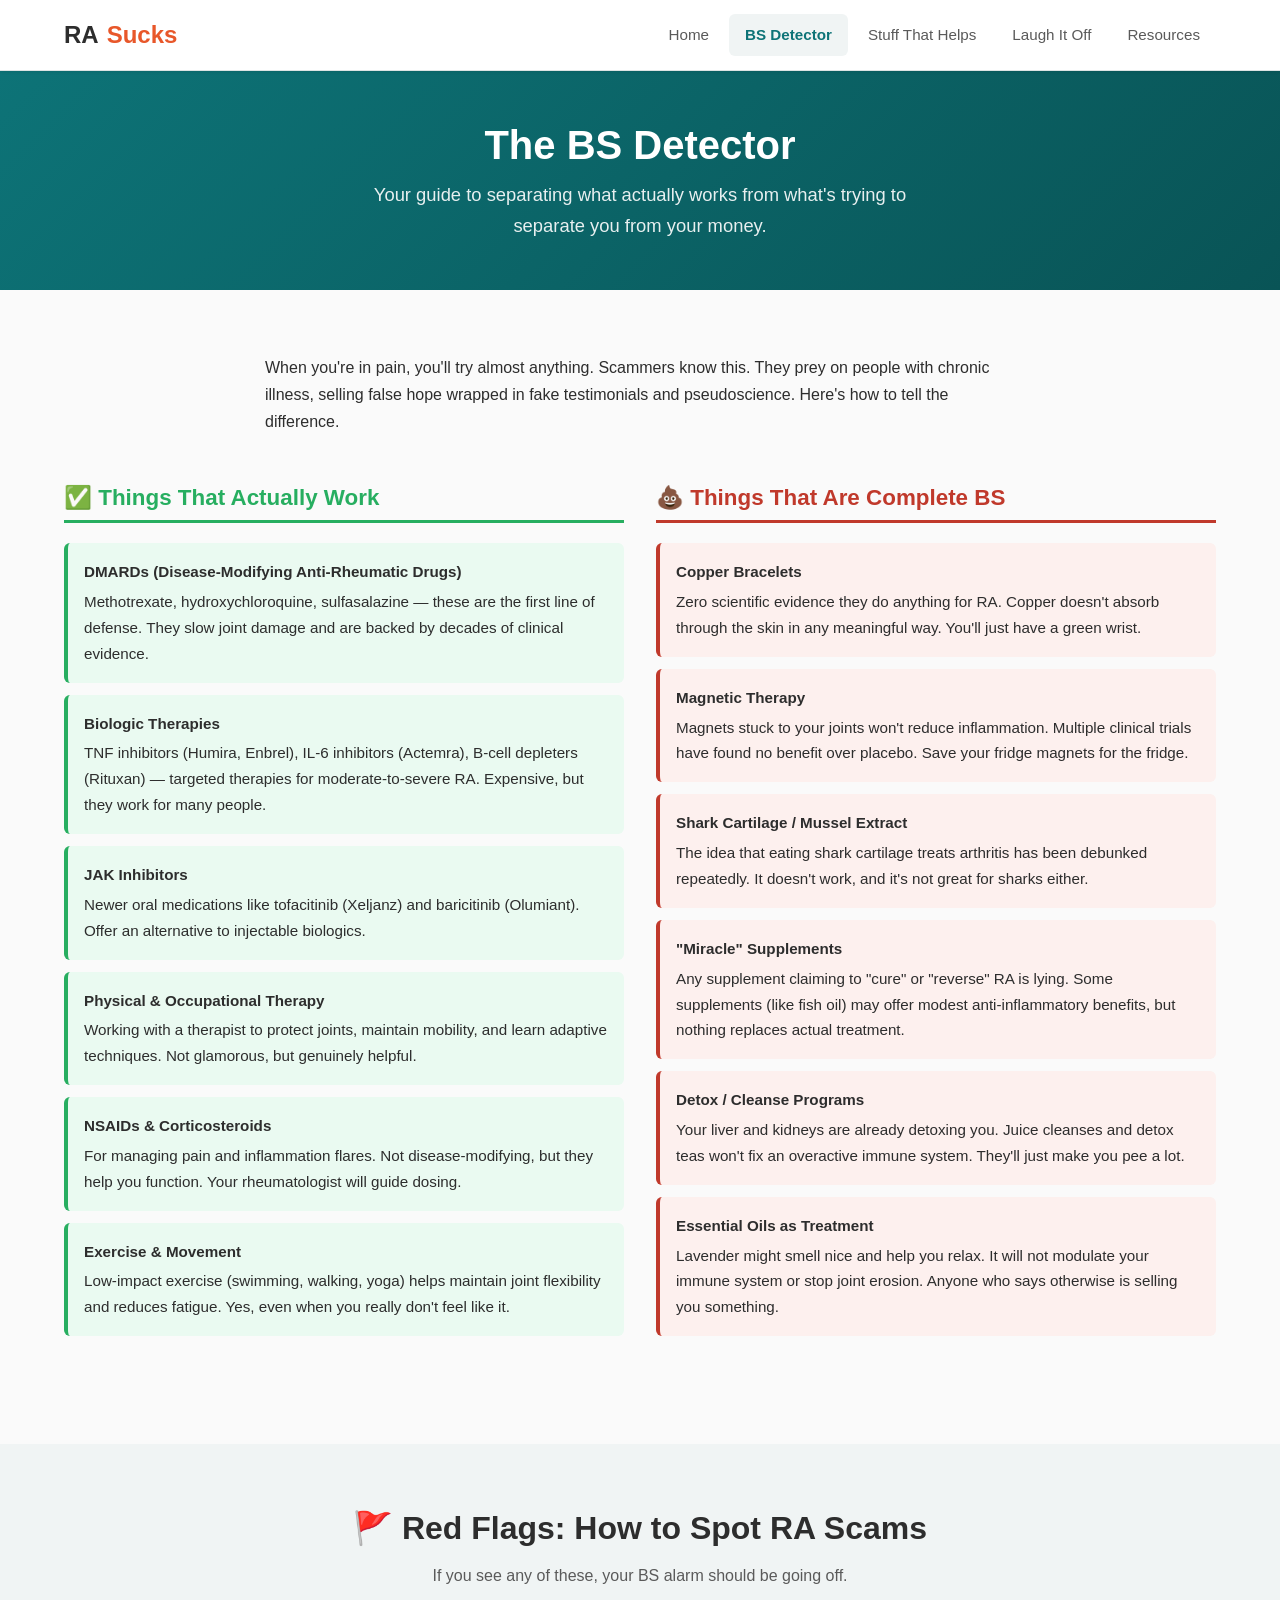
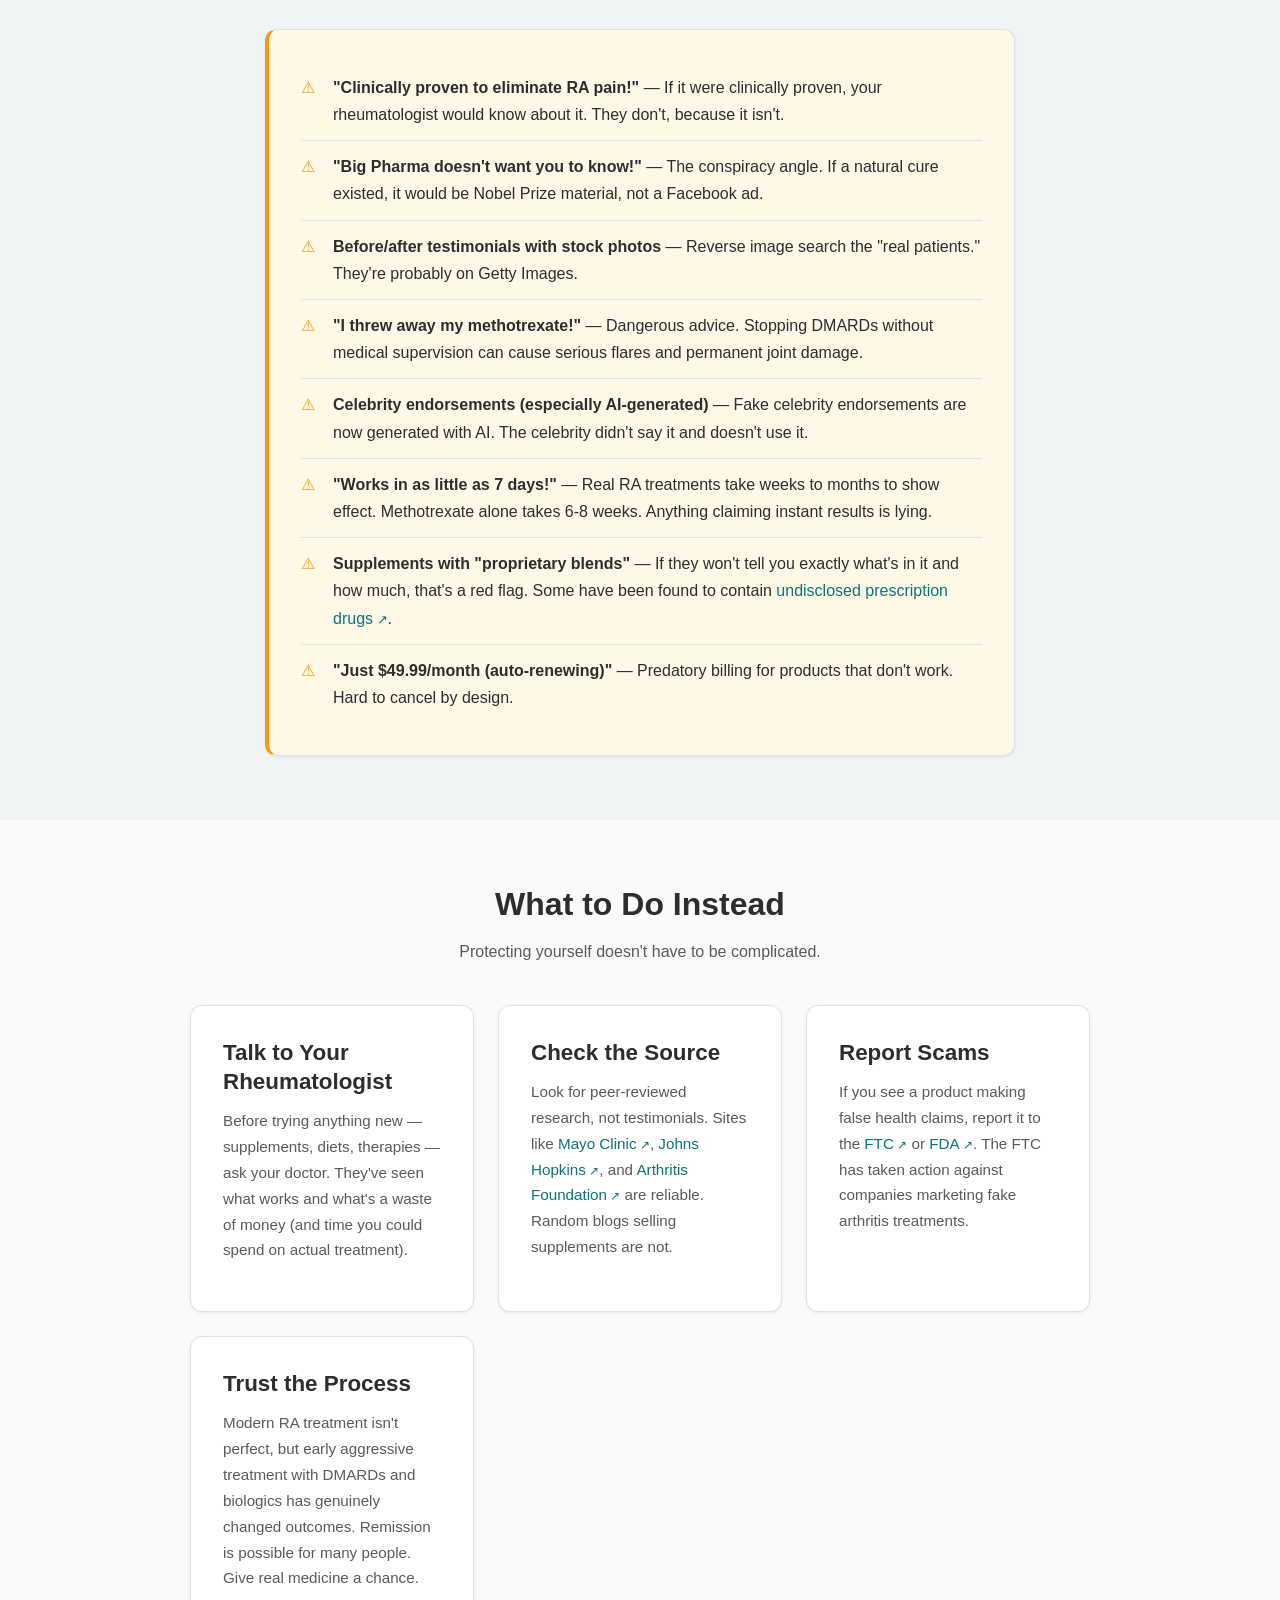
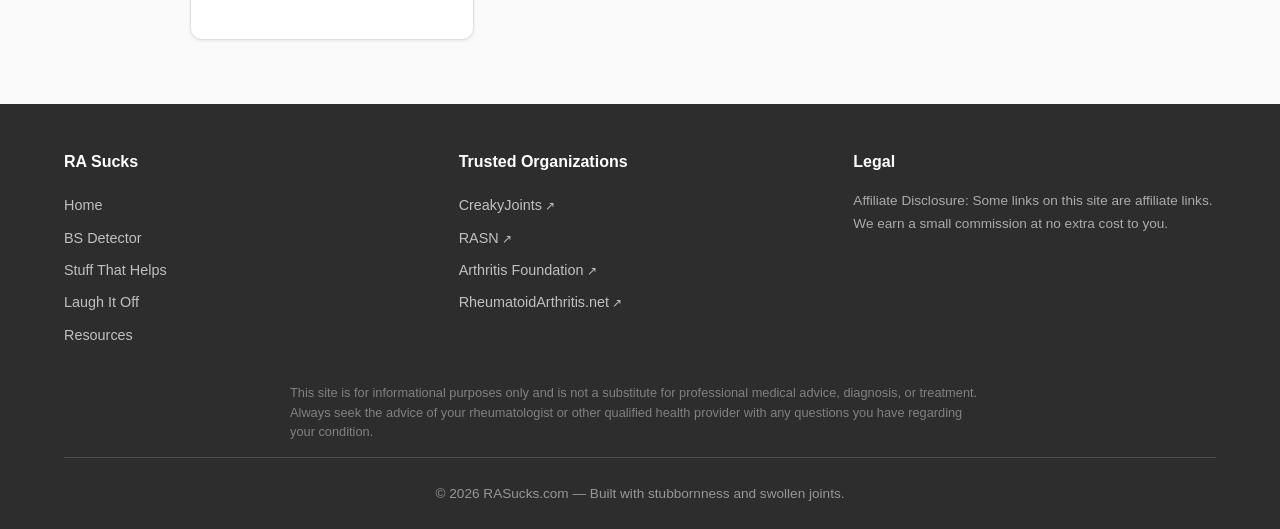
==== bs-detector.html @ 94b0eafb "Initial site build: RA Sucks - Rheumatoid Arthritis resources, BS detector, products, humor, and vet" ====
<!DOCTYPE html>
<html lang="en">
<head>
  <meta charset="UTF-8">
  <meta name="viewport" content="width=device-width, initial-scale=1.0">
  <title>BS Detector - RA Sucks</title>
  <meta name="description" content="Cut through the snake oil. Learn which RA treatments are backed by evidence and which ones are complete BS.">
  <link rel="stylesheet" href="css/style.css">
</head>
<body>

  <!-- Navigation -->
  <nav class="nav">
    <div class="nav-inner">
      <a href="index.html" class="nav-brand">RA <span>Sucks</span></a>
      <div class="nav-links">
        <a href="index.html">Home</a>
        <a href="bs-detector.html" class="active">BS Detector</a>
        <a href="products.html">Stuff That Helps</a>
        <a href="humor.html">Laugh It Off</a>
        <a href="resources.html">Resources</a>
      </div>
      <button class="nav-toggle" aria-label="Toggle navigation">
        <span></span>
        <span></span>
        <span></span>
      </button>
    </div>
  </nav>

  <!-- Page Hero -->
  <section class="page-hero">
    <div class="container">
      <h1>The BS Detector</h1>
      <p>Your guide to separating what actually works from what's trying to separate you from your money.</p>
    </div>
  </section>

  <!-- Intro -->
  <section class="section">
    <div class="container">
      <div style="max-width: 750px; margin: 0 auto 3rem;">
        <p>When you're in pain, you'll try almost anything. Scammers know this. They prey on people with chronic illness, selling false hope wrapped in fake testimonials and pseudoscience. Here's how to tell the difference.</p>
      </div>

      <!-- Comparison -->
      <div class="comparison">
        <div class="comparison-col legit">
          <h3>&#x2705; Things That Actually Work</h3>

          <div class="comparison-item legit-card">
            <strong>DMARDs (Disease-Modifying Anti-Rheumatic Drugs)</strong>
            Methotrexate, hydroxychloroquine, sulfasalazine &mdash; these are the first line of defense. They slow joint damage and are backed by decades of clinical evidence.
          </div>

          <div class="comparison-item legit-card">
            <strong>Biologic Therapies</strong>
            TNF inhibitors (Humira, Enbrel), IL-6 inhibitors (Actemra), B-cell depleters (Rituxan) &mdash; targeted therapies for moderate-to-severe RA. Expensive, but they work for many people.
          </div>

          <div class="comparison-item legit-card">
            <strong>JAK Inhibitors</strong>
            Newer oral medications like tofacitinib (Xeljanz) and baricitinib (Olumiant). Offer an alternative to injectable biologics.
          </div>

          <div class="comparison-item legit-card">
            <strong>Physical & Occupational Therapy</strong>
            Working with a therapist to protect joints, maintain mobility, and learn adaptive techniques. Not glamorous, but genuinely helpful.
          </div>

          <div class="comparison-item legit-card">
            <strong>NSAIDs & Corticosteroids</strong>
            For managing pain and inflammation flares. Not disease-modifying, but they help you function. Your rheumatologist will guide dosing.
          </div>

          <div class="comparison-item legit-card">
            <strong>Exercise & Movement</strong>
            Low-impact exercise (swimming, walking, yoga) helps maintain joint flexibility and reduces fatigue. Yes, even when you really don't feel like it.
          </div>
        </div>

        <div class="comparison-col bs">
          <h3>&#x1F4A9; Things That Are Complete BS</h3>

          <div class="comparison-item bs-card">
            <strong>Copper Bracelets</strong>
            Zero scientific evidence they do anything for RA. Copper doesn't absorb through the skin in any meaningful way. You'll just have a green wrist.
          </div>

          <div class="comparison-item bs-card">
            <strong>Magnetic Therapy</strong>
            Magnets stuck to your joints won't reduce inflammation. Multiple clinical trials have found no benefit over placebo. Save your fridge magnets for the fridge.
          </div>

          <div class="comparison-item bs-card">
            <strong>Shark Cartilage / Mussel Extract</strong>
            The idea that eating shark cartilage treats arthritis has been debunked repeatedly. It doesn't work, and it's not great for sharks either.
          </div>

          <div class="comparison-item bs-card">
            <strong>"Miracle" Supplements</strong>
            Any supplement claiming to "cure" or "reverse" RA is lying. Some supplements (like fish oil) may offer modest anti-inflammatory benefits, but nothing replaces actual treatment.
          </div>

          <div class="comparison-item bs-card">
            <strong>Detox / Cleanse Programs</strong>
            Your liver and kidneys are already detoxing you. Juice cleanses and detox teas won't fix an overactive immune system. They'll just make you pee a lot.
          </div>

          <div class="comparison-item bs-card">
            <strong>Essential Oils as Treatment</strong>
            Lavender might smell nice and help you relax. It will not modulate your immune system or stop joint erosion. Anyone who says otherwise is selling you something.
          </div>
        </div>
      </div>
    </div>
  </section>

  <!-- Red Flags -->
  <section class="section section-alt">
    <div class="container">
      <div class="section-header">
        <h2>&#x1F6A9; Red Flags: How to Spot RA Scams</h2>
        <p>If you see any of these, your BS alarm should be going off.</p>
      </div>

      <div style="max-width: 750px; margin: 0 auto;">
        <div class="card warning-card" style="padding: 2rem;">
          <ul class="red-flag-list">
            <li><strong>"Clinically proven to eliminate RA pain!"</strong> &mdash; If it were clinically proven, your rheumatologist would know about it. They don't, because it isn't.</li>
            <li><strong>"Big Pharma doesn't want you to know!"</strong> &mdash; The conspiracy angle. If a natural cure existed, it would be Nobel Prize material, not a Facebook ad.</li>
            <li><strong>Before/after testimonials with stock photos</strong> &mdash; Reverse image search the "real patients." They're probably on Getty Images.</li>
            <li><strong>"I threw away my methotrexate!"</strong> &mdash; Dangerous advice. Stopping DMARDs without medical supervision can cause serious flares and permanent joint damage.</li>
            <li><strong>Celebrity endorsements (especially AI-generated)</strong> &mdash; Fake celebrity endorsements are now generated with AI. The celebrity didn't say it and doesn't use it.</li>
            <li><strong>"Works in as little as 7 days!"</strong> &mdash; Real RA treatments take weeks to months to show effect. Methotrexate alone takes 6-8 weeks. Anything claiming instant results is lying.</li>
            <li><strong>Supplements with "proprietary blends"</strong> &mdash; If they won't tell you exactly what's in it and how much, that's a red flag. Some have been found to contain <a href="https://www.fda.gov/consumers/consumer-updates/tainted-products-marketed-health-products" target="_blank" rel="noopener">undisclosed prescription drugs</a>.</li>
            <li><strong>"Just $49.99/month (auto-renewing)"</strong> &mdash; Predatory billing for products that don't work. Hard to cancel by design.</li>
          </ul>
        </div>
      </div>
    </div>
  </section>

  <!-- What to Do Instead -->
  <section class="section">
    <div class="container">
      <div class="section-header">
        <h2>What to Do Instead</h2>
        <p>Protecting yourself doesn't have to be complicated.</p>
      </div>

      <div class="card-grid" style="max-width: 900px; margin: 0 auto;">
        <div class="card">
          <h3>Talk to Your Rheumatologist</h3>
          <p>Before trying anything new &mdash; supplements, diets, therapies &mdash; ask your doctor. They've seen what works and what's a waste of money (and time you could spend on actual treatment).</p>
        </div>
        <div class="card">
          <h3>Check the Source</h3>
          <p>Look for peer-reviewed research, not testimonials. Sites like <a href="https://www.mayoclinic.org/" target="_blank" rel="noopener">Mayo Clinic</a>, <a href="https://www.hopkinsarthritis.org/" target="_blank" rel="noopener">Johns Hopkins</a>, and <a href="https://www.arthritis.org/" target="_blank" rel="noopener">Arthritis Foundation</a> are reliable. Random blogs selling supplements are not.</p>
        </div>
        <div class="card">
          <h3>Report Scams</h3>
          <p>If you see a product making false health claims, report it to the <a href="https://www.ftc.gov/about-ftc/contact" target="_blank" rel="noopener">FTC</a> or <a href="https://www.fda.gov/safety/report-problem-fda" target="_blank" rel="noopener">FDA</a>. The FTC has taken action against companies marketing fake arthritis treatments.</p>
        </div>
        <div class="card">
          <h3>Trust the Process</h3>
          <p>Modern RA treatment isn't perfect, but early aggressive treatment with DMARDs and biologics has genuinely changed outcomes. Remission is possible for many people. Give real medicine a chance.</p>
        </div>
      </div>
    </div>
  </section>

  <!-- Footer -->
  <footer class="footer">
    <div class="container">
      <div class="footer-grid">
        <div>
          <h4>RA Sucks</h4>
          <a href="index.html">Home</a>
          <a href="bs-detector.html">BS Detector</a>
          <a href="products.html">Stuff That Helps</a>
          <a href="humor.html">Laugh It Off</a>
          <a href="resources.html">Resources</a>
        </div>
        <div>
          <h4>Trusted Organizations</h4>
          <a href="https://creakyjoints.org/" target="_blank" rel="noopener">CreakyJoints</a>
          <a href="https://www.rheumatoidarthritis.org/" target="_blank" rel="noopener">RASN</a>
          <a href="https://www.arthritis.org/" target="_blank" rel="noopener">Arthritis Foundation</a>
          <a href="https://www.rheumatoidarthritis.net/" target="_blank" rel="noopener">RheumatoidArthritis.net</a>
        </div>
        <div>
          <h4>Legal</h4>
          <p style="font-size: 0.85rem; color: rgba(255,255,255,0.6);">Affiliate Disclosure: Some links on this site are affiliate links. We earn a small commission at no extra cost to you.</p>
        </div>
      </div>
      <div class="footer-disclaimer">
        This site is for informational purposes only and is not a substitute for professional medical advice, diagnosis, or treatment. Always seek the advice of your rheumatologist or other qualified health provider with any questions you have regarding your condition.
      </div>
      <div class="footer-bottom">
        &copy; 2026 RASucks.com &mdash; Built with stubbornness and swollen joints.
      </div>
    </div>
  </footer>

  <script src="js/main.js"></script>
</body>
</html>
---- css/style.css ----
/* ========================================
   RASucks.com - Main Stylesheet
   ======================================== */

/* --- CSS Custom Properties --- */
:root {
  --color-primary: #0d7377;
  --color-primary-dark: #095456;
  --color-primary-light: #14a3a8;
  --color-accent: #e8572a;
  --color-accent-light: #ff7a52;
  --color-bg: #fafafa;
  --color-bg-alt: #f0f4f4;
  --color-card: #ffffff;
  --color-text: #2d2d2d;
  --color-text-light: #5a5a5a;
  --color-text-inverse: #ffffff;
  --color-border: #dde3e3;
  --color-bs-red: #c0392b;
  --color-bs-red-bg: #fdf0ee;
  --color-legit-green: #27ae60;
  --color-legit-green-bg: #eafaf1;
  --color-warning-yellow: #f39c12;
  --color-warning-yellow-bg: #fef9e7;
  --color-humor-purple: #8e44ad;
  --color-humor-purple-bg: #f5eef8;

  --font-body: -apple-system, BlinkMacSystemFont, 'Segoe UI', Roboto, Oxygen, Ubuntu, sans-serif;
  --font-heading: 'Segoe UI', Roboto, 'Helvetica Neue', Arial, sans-serif;

  --shadow-sm: 0 1px 3px rgba(0, 0, 0, 0.08);
  --shadow-md: 0 4px 12px rgba(0, 0, 0, 0.1);
  --shadow-lg: 0 8px 24px rgba(0, 0, 0, 0.12);

  --radius-sm: 6px;
  --radius-md: 12px;
  --radius-lg: 16px;

  --max-width: 1200px;
  --nav-height: 70px;
}

/* --- Reset & Base --- */
*,
*::before,
*::after {
  box-sizing: border-box;
  margin: 0;
  padding: 0;
}

html {
  scroll-behavior: smooth;
  font-size: 16px;
}

body {
  font-family: var(--font-body);
  color: var(--color-text);
  background-color: var(--color-bg);
  line-height: 1.7;
  -webkit-font-smoothing: antialiased;
}

a {
  color: var(--color-primary);
  text-decoration: none;
  transition: color 0.2s ease;
}

a:hover {
  color: var(--color-primary-light);
}

img {
  max-width: 100%;
  height: auto;
  display: block;
}

ul, ol {
  list-style: none;
}

h1, h2, h3, h4 {
  font-family: var(--font-heading);
  line-height: 1.3;
  color: var(--color-text);
}

h1 { font-size: 2.5rem; font-weight: 800; }
h2 { font-size: 2rem; font-weight: 700; }
h3 { font-size: 1.4rem; font-weight: 600; }
h4 { font-size: 1.1rem; font-weight: 600; }

p {
  margin-bottom: 1rem;
}

/* --- Layout --- */
.container {
  max-width: var(--max-width);
  margin: 0 auto;
  padding: 0 1.5rem;
}

.section {
  padding: 4rem 0;
}

.section-alt {
  background-color: var(--color-bg-alt);
}

/* --- Navigation --- */
.nav {
  position: sticky;
  top: 0;
  z-index: 1000;
  background: var(--color-card);
  border-bottom: 1px solid var(--color-border);
  box-shadow: var(--shadow-sm);
}

.nav-inner {
  display: flex;
  align-items: center;
  justify-content: space-between;
  height: var(--nav-height);
  max-width: var(--max-width);
  margin: 0 auto;
  padding: 0 1.5rem;
}

.nav-brand {
  display: flex;
  align-items: center;
  gap: 0.5rem;
  font-size: 1.5rem;
  font-weight: 800;
  color: var(--color-text);
  text-decoration: none;
}

.nav-brand span {
  color: var(--color-accent);
}

.nav-links {
  display: flex;
  align-items: center;
  gap: 0.25rem;
}

.nav-links a {
  padding: 0.5rem 1rem;
  border-radius: var(--radius-sm);
  font-weight: 500;
  font-size: 0.95rem;
  color: var(--color-text-light);
  transition: background 0.2s ease, color 0.2s ease;
}

.nav-links a:hover,
.nav-links a.active {
  background: var(--color-bg-alt);
  color: var(--color-primary);
}

.nav-links a.active {
  font-weight: 600;
}

/* Hamburger */
.nav-toggle {
  display: none;
  flex-direction: column;
  gap: 5px;
  background: none;
  border: none;
  cursor: pointer;
  padding: 0.5rem;
}

.nav-toggle span {
  display: block;
  width: 26px;
  height: 3px;
  background: var(--color-text);
  border-radius: 2px;
  transition: transform 0.3s ease, opacity 0.3s ease;
}

.nav-toggle.open span:nth-child(1) {
  transform: translateY(8px) rotate(45deg);
}

.nav-toggle.open span:nth-child(2) {
  opacity: 0;
}

.nav-toggle.open span:nth-child(3) {
  transform: translateY(-8px) rotate(-45deg);
}

/* --- Hero Section --- */
.hero {
  background: linear-gradient(135deg, var(--color-primary) 0%, var(--color-primary-dark) 100%);
  color: var(--color-text-inverse);
  padding: 5rem 0;
  text-align: center;
}

.hero h1 {
  color: var(--color-text-inverse);
  font-size: 3rem;
  margin-bottom: 1rem;
}

.hero h1 .highlight {
  color: var(--color-accent-light);
}

.hero p {
  font-size: 1.25rem;
  max-width: 700px;
  margin: 0 auto 2rem;
  opacity: 0.92;
}

.hero-subtitle {
  font-size: 1.1rem;
  opacity: 0.8;
  font-style: italic;
}

/* --- Page Hero (interior pages) --- */
.page-hero {
  background: linear-gradient(135deg, var(--color-primary) 0%, var(--color-primary-dark) 100%);
  color: var(--color-text-inverse);
  padding: 3rem 0;
  text-align: center;
}

.page-hero h1 {
  color: var(--color-text-inverse);
  font-size: 2.5rem;
  margin-bottom: 0.5rem;
}

.page-hero p {
  font-size: 1.15rem;
  opacity: 0.9;
  max-width: 600px;
  margin: 0 auto;
}

/* --- Cards --- */
.card-grid {
  display: grid;
  grid-template-columns: repeat(auto-fit, minmax(280px, 1fr));
  gap: 1.5rem;
}

.card {
  background: var(--color-card);
  border-radius: var(--radius-md);
  padding: 2rem;
  box-shadow: var(--shadow-sm);
  border: 1px solid var(--color-border);
  transition: transform 0.2s ease, box-shadow 0.2s ease;
}

.card:hover {
  transform: translateY(-3px);
  box-shadow: var(--shadow-md);
}

.card-icon {
  font-size: 2.5rem;
  margin-bottom: 1rem;
}

.card h3 {
  margin-bottom: 0.75rem;
}

.card p {
  color: var(--color-text-light);
  font-size: 0.95rem;
}

.card-link {
  display: inline-block;
  margin-top: 1rem;
  font-weight: 600;
  color: var(--color-primary);
}

.card-link:hover {
  color: var(--color-accent);
}

/* --- Buttons --- */
.btn {
  display: inline-block;
  padding: 0.75rem 1.75rem;
  border-radius: var(--radius-sm);
  font-weight: 600;
  font-size: 1rem;
  text-decoration: none;
  transition: background 0.2s ease, transform 0.1s ease;
  cursor: pointer;
  border: none;
}

.btn:active {
  transform: scale(0.98);
}

.btn-primary {
  background: var(--color-accent);
  color: var(--color-text-inverse);
}

.btn-primary:hover {
  background: var(--color-accent-light);
  color: var(--color-text-inverse);
}

.btn-outline {
  background: transparent;
  color: var(--color-text-inverse);
  border: 2px solid var(--color-text-inverse);
}

.btn-outline:hover {
  background: var(--color-text-inverse);
  color: var(--color-primary);
}

/* --- BS Detector Specific --- */
.bs-card {
  border-left: 4px solid var(--color-bs-red);
  background: var(--color-bs-red-bg);
}

.legit-card {
  border-left: 4px solid var(--color-legit-green);
  background: var(--color-legit-green-bg);
}

.warning-card {
  border-left: 4px solid var(--color-warning-yellow);
  background: var(--color-warning-yellow-bg);
}

.red-flag-list {
  list-style: none;
}

.red-flag-list li {
  padding: 0.75rem 0;
  padding-left: 2rem;
  position: relative;
  border-bottom: 1px solid var(--color-border);
}

.red-flag-list li::before {
  content: "\26A0";
  position: absolute;
  left: 0;
  color: var(--color-warning-yellow);
}

.red-flag-list li:last-child {
  border-bottom: none;
}

/* --- Product Cards --- */
.product-category {
  margin-bottom: 3rem;
}

.product-category h2 {
  margin-bottom: 1.5rem;
  padding-bottom: 0.5rem;
  border-bottom: 3px solid var(--color-primary);
  display: inline-block;
}

.product-card {
  background: var(--color-card);
  border-radius: var(--radius-md);
  padding: 1.5rem;
  box-shadow: var(--shadow-sm);
  border: 1px solid var(--color-border);
  display: flex;
  flex-direction: column;
}

.product-card h4 {
  margin-bottom: 0.5rem;
  color: var(--color-primary-dark);
}

.product-card p {
  color: var(--color-text-light);
  font-size: 0.9rem;
  flex-grow: 1;
}

.product-card .btn {
  align-self: flex-start;
  margin-top: 1rem;
  font-size: 0.9rem;
  padding: 0.5rem 1.25rem;
}

/* --- Humor Page --- */
.humor-card {
  border-left: 4px solid var(--color-humor-purple);
  background: var(--color-humor-purple-bg);
}

.merch-grid {
  display: grid;
  grid-template-columns: repeat(auto-fit, minmax(250px, 1fr));
  gap: 1.5rem;
}

/* --- Resources --- */
.resource-card {
  background: var(--color-card);
  border-radius: var(--radius-md);
  padding: 1.5rem;
  box-shadow: var(--shadow-sm);
  border: 1px solid var(--color-border);
}

.resource-card h3 {
  color: var(--color-primary-dark);
  margin-bottom: 0.5rem;
}

.resource-card .tag {
  display: inline-block;
  font-size: 0.75rem;
  font-weight: 600;
  text-transform: uppercase;
  letter-spacing: 0.05em;
  padding: 0.2rem 0.6rem;
  border-radius: 20px;
  margin-bottom: 0.75rem;
}

.tag-nonprofit {
  background: var(--color-legit-green-bg);
  color: var(--color-legit-green);
}

.tag-medical {
  background: #eaf0fb;
  color: #2c5aa0;
}

.tag-community {
  background: var(--color-humor-purple-bg);
  color: var(--color-humor-purple);
}

.tag-financial {
  background: var(--color-warning-yellow-bg);
  color: #b8860b;
}

/* --- Newly Diagnosed Box --- */
.callout-box {
  background: linear-gradient(135deg, var(--color-primary) 0%, var(--color-primary-dark) 100%);
  color: var(--color-text-inverse);
  border-radius: var(--radius-lg);
  padding: 2.5rem;
  margin: 2rem 0;
}

.callout-box h2 {
  color: var(--color-text-inverse);
  margin-bottom: 1rem;
}

.callout-box p {
  opacity: 0.92;
}

.callout-box ol {
  list-style: decimal;
  padding-left: 1.5rem;
  margin: 1rem 0;
}

.callout-box ol li {
  margin-bottom: 0.5rem;
}

/* --- Affiliate Disclosure Banner --- */
.affiliate-disclosure {
  background: var(--color-warning-yellow-bg);
  border: 1px solid var(--color-warning-yellow);
  border-radius: var(--radius-sm);
  padding: 1rem 1.5rem;
  margin: 1.5rem 0;
  font-size: 0.85rem;
  color: var(--color-text-light);
}

.affiliate-disclosure strong {
  color: var(--color-text);
}

/* --- Footer --- */
.footer {
  background: var(--color-text);
  color: var(--color-text-inverse);
  padding: 3rem 0 1.5rem;
}

.footer-grid {
  display: grid;
  grid-template-columns: repeat(auto-fit, minmax(200px, 1fr));
  gap: 2rem;
  margin-bottom: 2rem;
}

.footer h4 {
  color: var(--color-text-inverse);
  margin-bottom: 1rem;
  font-size: 1rem;
}

.footer a {
  color: rgba(255, 255, 255, 0.7);
  display: block;
  padding: 0.25rem 0;
  font-size: 0.9rem;
}

.footer a:hover {
  color: var(--color-accent-light);
}

.footer-bottom {
  border-top: 1px solid rgba(255, 255, 255, 0.15);
  padding-top: 1.5rem;
  text-align: center;
  font-size: 0.85rem;
  color: rgba(255, 255, 255, 0.5);
}

.footer-disclaimer {
  max-width: 700px;
  margin: 0 auto 1rem;
  font-size: 0.8rem;
  color: rgba(255, 255, 255, 0.4);
  line-height: 1.5;
}

/* --- Two Column Layout --- */
.two-col {
  display: grid;
  grid-template-columns: 1fr 1fr;
  gap: 2rem;
}

/* --- Section Headers --- */
.section-header {
  text-align: center;
  max-width: 700px;
  margin: 0 auto 2.5rem;
}

.section-header h2 {
  margin-bottom: 0.75rem;
}

.section-header p {
  color: var(--color-text-light);
}

/* --- Comparison Layout (BS Detector) --- */
.comparison {
  display: grid;
  grid-template-columns: 1fr 1fr;
  gap: 2rem;
  margin: 2rem 0;
}

.comparison-col h3 {
  margin-bottom: 1.25rem;
  padding-bottom: 0.5rem;
}

.comparison-col.legit h3 {
  border-bottom: 3px solid var(--color-legit-green);
  color: var(--color-legit-green);
}

.comparison-col.bs h3 {
  border-bottom: 3px solid var(--color-bs-red);
  color: var(--color-bs-red);
}

.comparison-item {
  padding: 1rem;
  margin-bottom: 0.75rem;
  border-radius: var(--radius-sm);
  font-size: 0.95rem;
}

.comparison-item strong {
  display: block;
  margin-bottom: 0.25rem;
}

/* --- External Link Styling --- */
a[target="_blank"]::after {
  content: " \2197";
  font-size: 0.8em;
}

/* --- Responsive --- */
@media (max-width: 768px) {
  h1 { font-size: 2rem; }
  h2 { font-size: 1.5rem; }

  .hero {
    padding: 3rem 0;
  }

  .hero h1 {
    font-size: 2.2rem;
  }

  .page-hero h1 {
    font-size: 1.8rem;
  }

  .nav-links {
    display: none;
    position: absolute;
    top: var(--nav-height);
    left: 0;
    right: 0;
    background: var(--color-card);
    flex-direction: column;
    padding: 1rem;
    border-bottom: 1px solid var(--color-border);
    box-shadow: var(--shadow-md);
  }

  .nav-links.open {
    display: flex;
  }

  .nav-links a {
    padding: 0.75rem 1rem;
    width: 100%;
  }

  .nav-toggle {
    display: flex;
  }

  .two-col,
  .comparison {
    grid-template-columns: 1fr;
  }

  .card-grid {
    grid-template-columns: 1fr;
  }

  .section {
    padding: 2.5rem 0;
  }

  .callout-box {
    padding: 1.5rem;
  }
}

@media (max-width: 480px) {
  html {
    font-size: 15px;
  }

  .hero h1 {
    font-size: 1.8rem;
  }

  .container {
    padding: 0 1rem;
  }
}
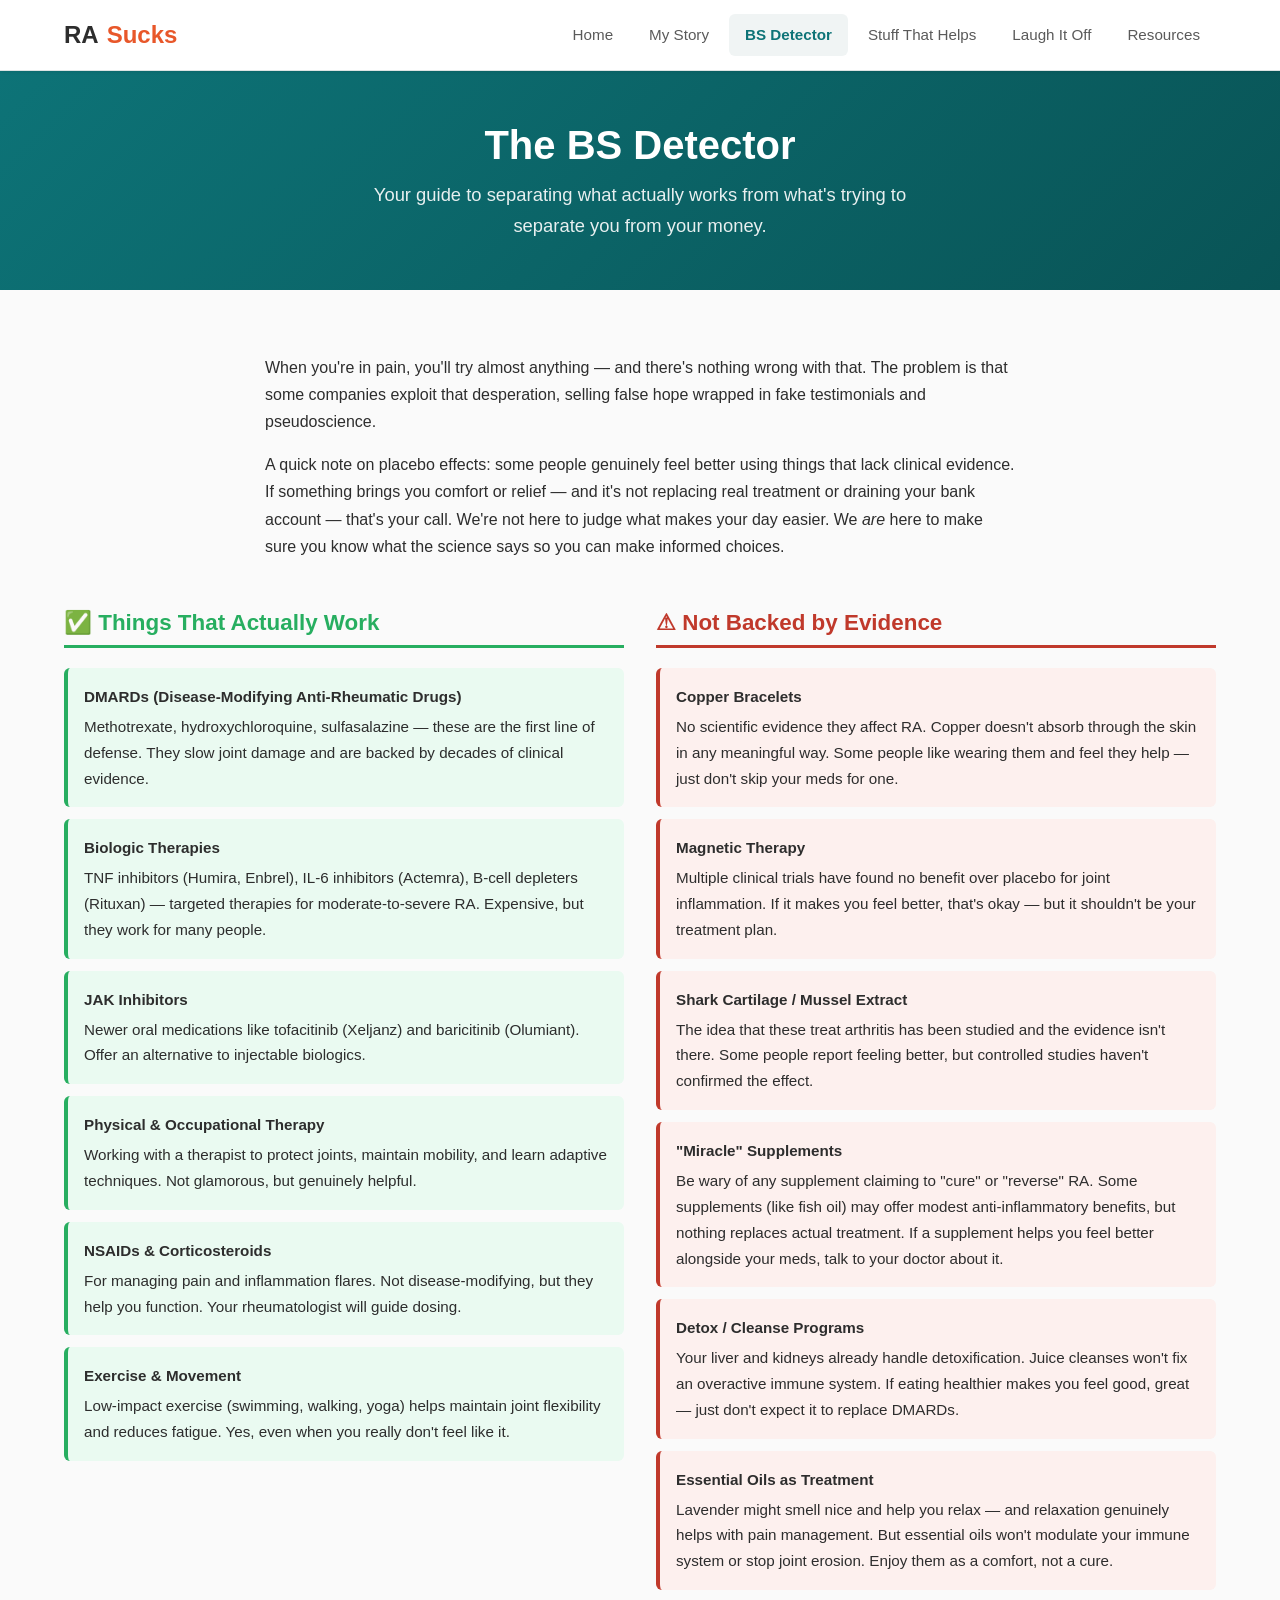
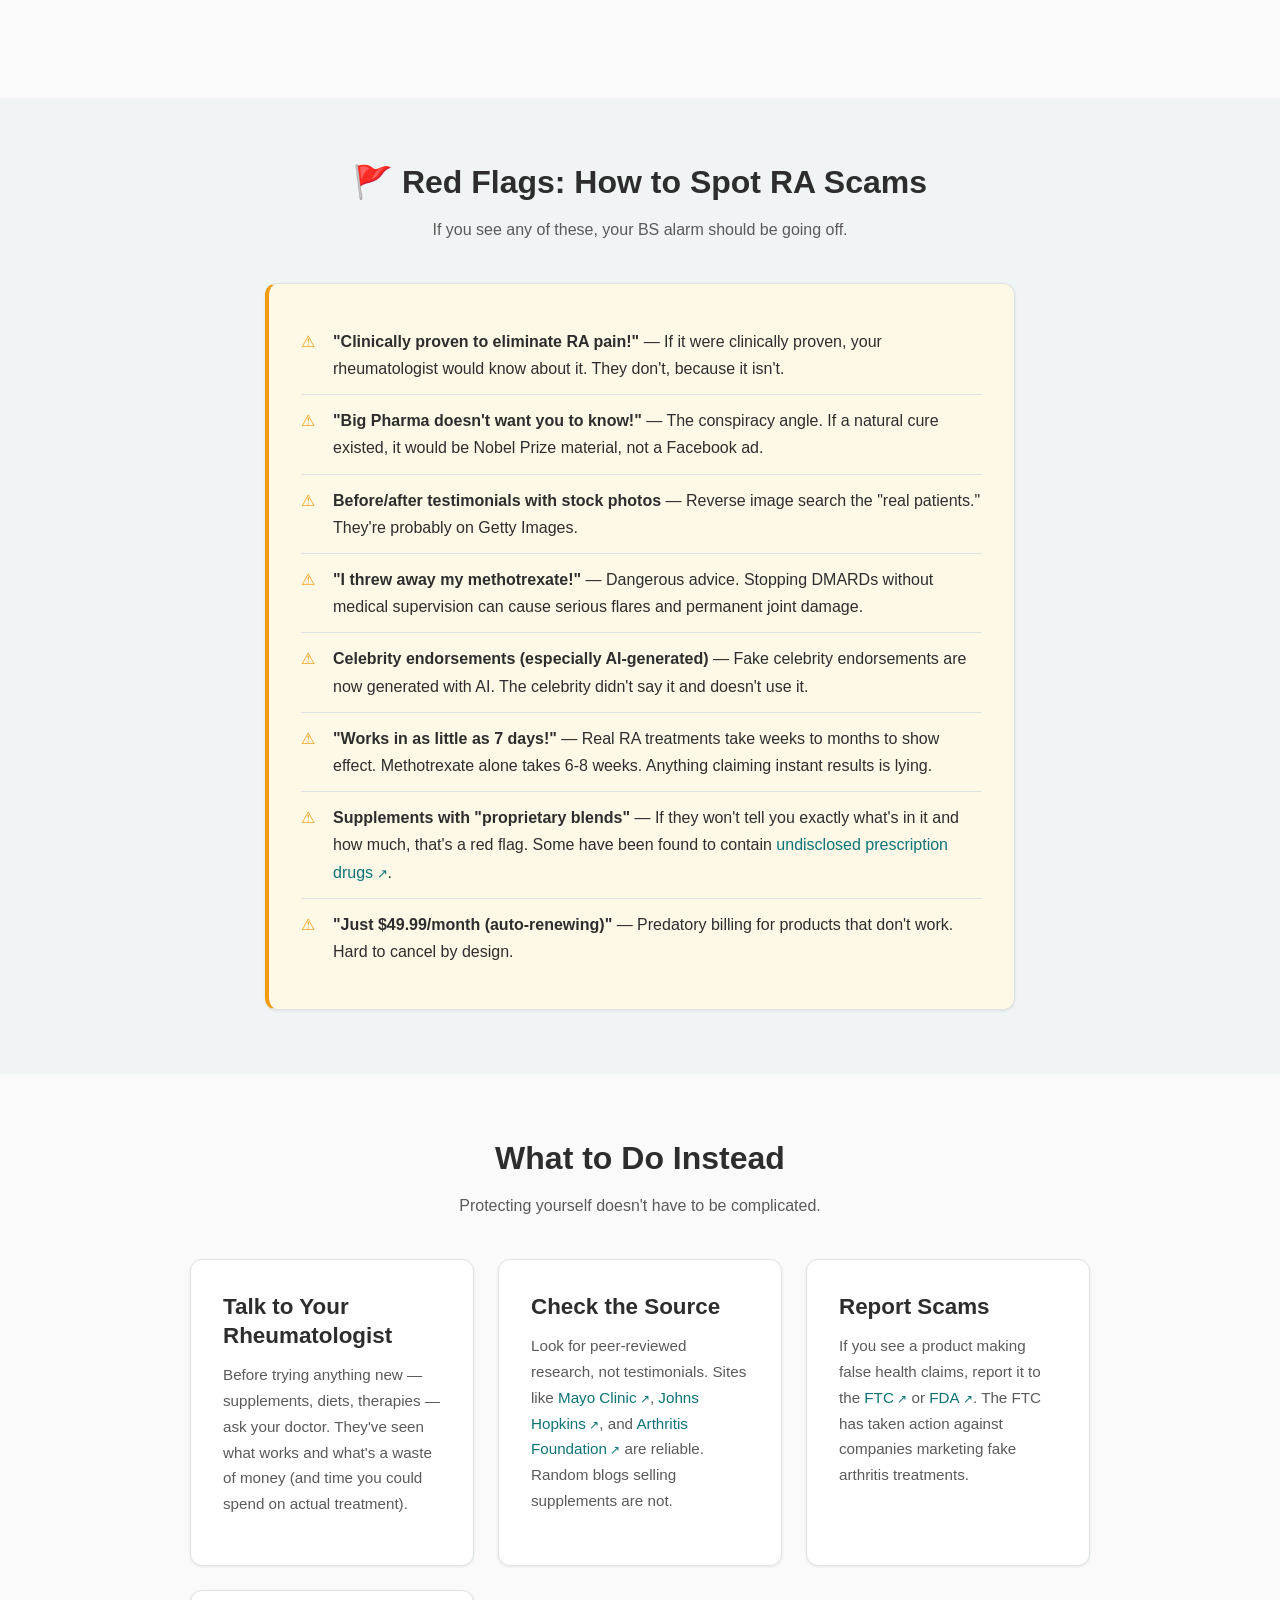
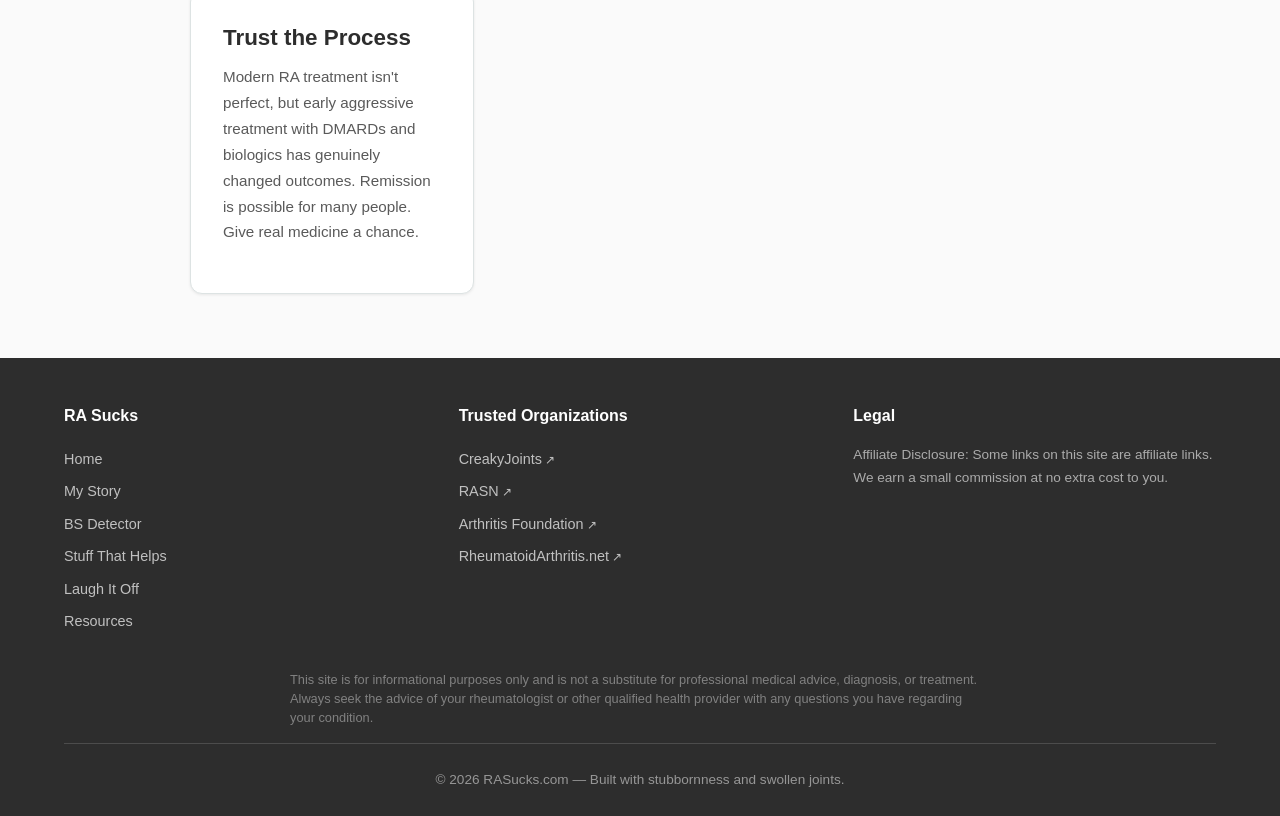
==== commit 08fb1b4f: "Soften BS Detector tone, add My Story page, wire up Amazon affiliate links - BS Detector: acknowledg" ====
--- a/bs-detector.html
+++ b/bs-detector.html
@@ -4,7 +4,7 @@
   <meta charset="UTF-8">
   <meta name="viewport" content="width=device-width, initial-scale=1.0">
   <title>BS Detector - RA Sucks</title>
-  <meta name="description" content="Cut through the snake oil. Learn which RA treatments are backed by evidence and which ones are complete BS.">
+  <meta name="description" content="Learn which RA treatments are backed by evidence and which ones lack scientific support. Honest, balanced information.">
   <link rel="stylesheet" href="css/style.css">
 </head>
 <body>
@@ -15,6 +15,7 @@
       <a href="index.html" class="nav-brand">RA <span>Sucks</span></a>
       <div class="nav-links">
         <a href="index.html">Home</a>
+        <a href="my-story.html">My Story</a>
         <a href="bs-detector.html" class="active">BS Detector</a>
         <a href="products.html">Stuff That Helps</a>
         <a href="humor.html">Laugh It Off</a>
@@ -40,7 +41,8 @@
   <section class="section">
     <div class="container">
       <div style="max-width: 750px; margin: 0 auto 3rem;">
-        <p>When you're in pain, you'll try almost anything. Scammers know this. They prey on people with chronic illness, selling false hope wrapped in fake testimonials and pseudoscience. Here's how to tell the difference.</p>
+        <p>When you're in pain, you'll try almost anything &mdash; and there's nothing wrong with that. The problem is that some companies exploit that desperation, selling false hope wrapped in fake testimonials and pseudoscience.</p>
+        <p>A quick note on placebo effects: some people genuinely feel better using things that lack clinical evidence. If something brings you comfort or relief &mdash; and it's not replacing real treatment or draining your bank account &mdash; that's your call. We're not here to judge what makes your day easier. We <em>are</em> here to make sure you know what the science says so you can make informed choices.</p>
       </div>
 
       <!-- Comparison -->
@@ -80,36 +82,36 @@
         </div>
 
         <div class="comparison-col bs">
-          <h3>&#x1F4A9; Things That Are Complete BS</h3>
+          <h3>&#x26A0; Not Backed by Evidence</h3>
 
           <div class="comparison-item bs-card">
             <strong>Copper Bracelets</strong>
-            Zero scientific evidence they do anything for RA. Copper doesn't absorb through the skin in any meaningful way. You'll just have a green wrist.
+            No scientific evidence they affect RA. Copper doesn't absorb through the skin in any meaningful way. Some people like wearing them and feel they help &mdash; just don't skip your meds for one.
           </div>
 
           <div class="comparison-item bs-card">
             <strong>Magnetic Therapy</strong>
-            Magnets stuck to your joints won't reduce inflammation. Multiple clinical trials have found no benefit over placebo. Save your fridge magnets for the fridge.
+            Multiple clinical trials have found no benefit over placebo for joint inflammation. If it makes you feel better, that's okay &mdash; but it shouldn't be your treatment plan.
           </div>
 
           <div class="comparison-item bs-card">
             <strong>Shark Cartilage / Mussel Extract</strong>
-            The idea that eating shark cartilage treats arthritis has been debunked repeatedly. It doesn't work, and it's not great for sharks either.
+            The idea that these treat arthritis has been studied and the evidence isn't there. Some people report feeling better, but controlled studies haven't confirmed the effect.
           </div>
 
           <div class="comparison-item bs-card">
             <strong>"Miracle" Supplements</strong>
-            Any supplement claiming to "cure" or "reverse" RA is lying. Some supplements (like fish oil) may offer modest anti-inflammatory benefits, but nothing replaces actual treatment.
+            Be wary of any supplement claiming to "cure" or "reverse" RA. Some supplements (like fish oil) may offer modest anti-inflammatory benefits, but nothing replaces actual treatment. If a supplement helps you feel better alongside your meds, talk to your doctor about it.
           </div>
 
           <div class="comparison-item bs-card">
             <strong>Detox / Cleanse Programs</strong>
-            Your liver and kidneys are already detoxing you. Juice cleanses and detox teas won't fix an overactive immune system. They'll just make you pee a lot.
+            Your liver and kidneys already handle detoxification. Juice cleanses won't fix an overactive immune system. If eating healthier makes you feel good, great &mdash; just don't expect it to replace DMARDs.
           </div>
 
           <div class="comparison-item bs-card">
             <strong>Essential Oils as Treatment</strong>
-            Lavender might smell nice and help you relax. It will not modulate your immune system or stop joint erosion. Anyone who says otherwise is selling you something.
+            Lavender might smell nice and help you relax &mdash; and relaxation genuinely helps with pain management. But essential oils won't modulate your immune system or stop joint erosion. Enjoy them as a comfort, not a cure.
           </div>
         </div>
       </div>
@@ -177,6 +179,7 @@
         <div>
           <h4>RA Sucks</h4>
           <a href="index.html">Home</a>
+          <a href="my-story.html">My Story</a>
           <a href="bs-detector.html">BS Detector</a>
           <a href="products.html">Stuff That Helps</a>
           <a href="humor.html">Laugh It Off</a>
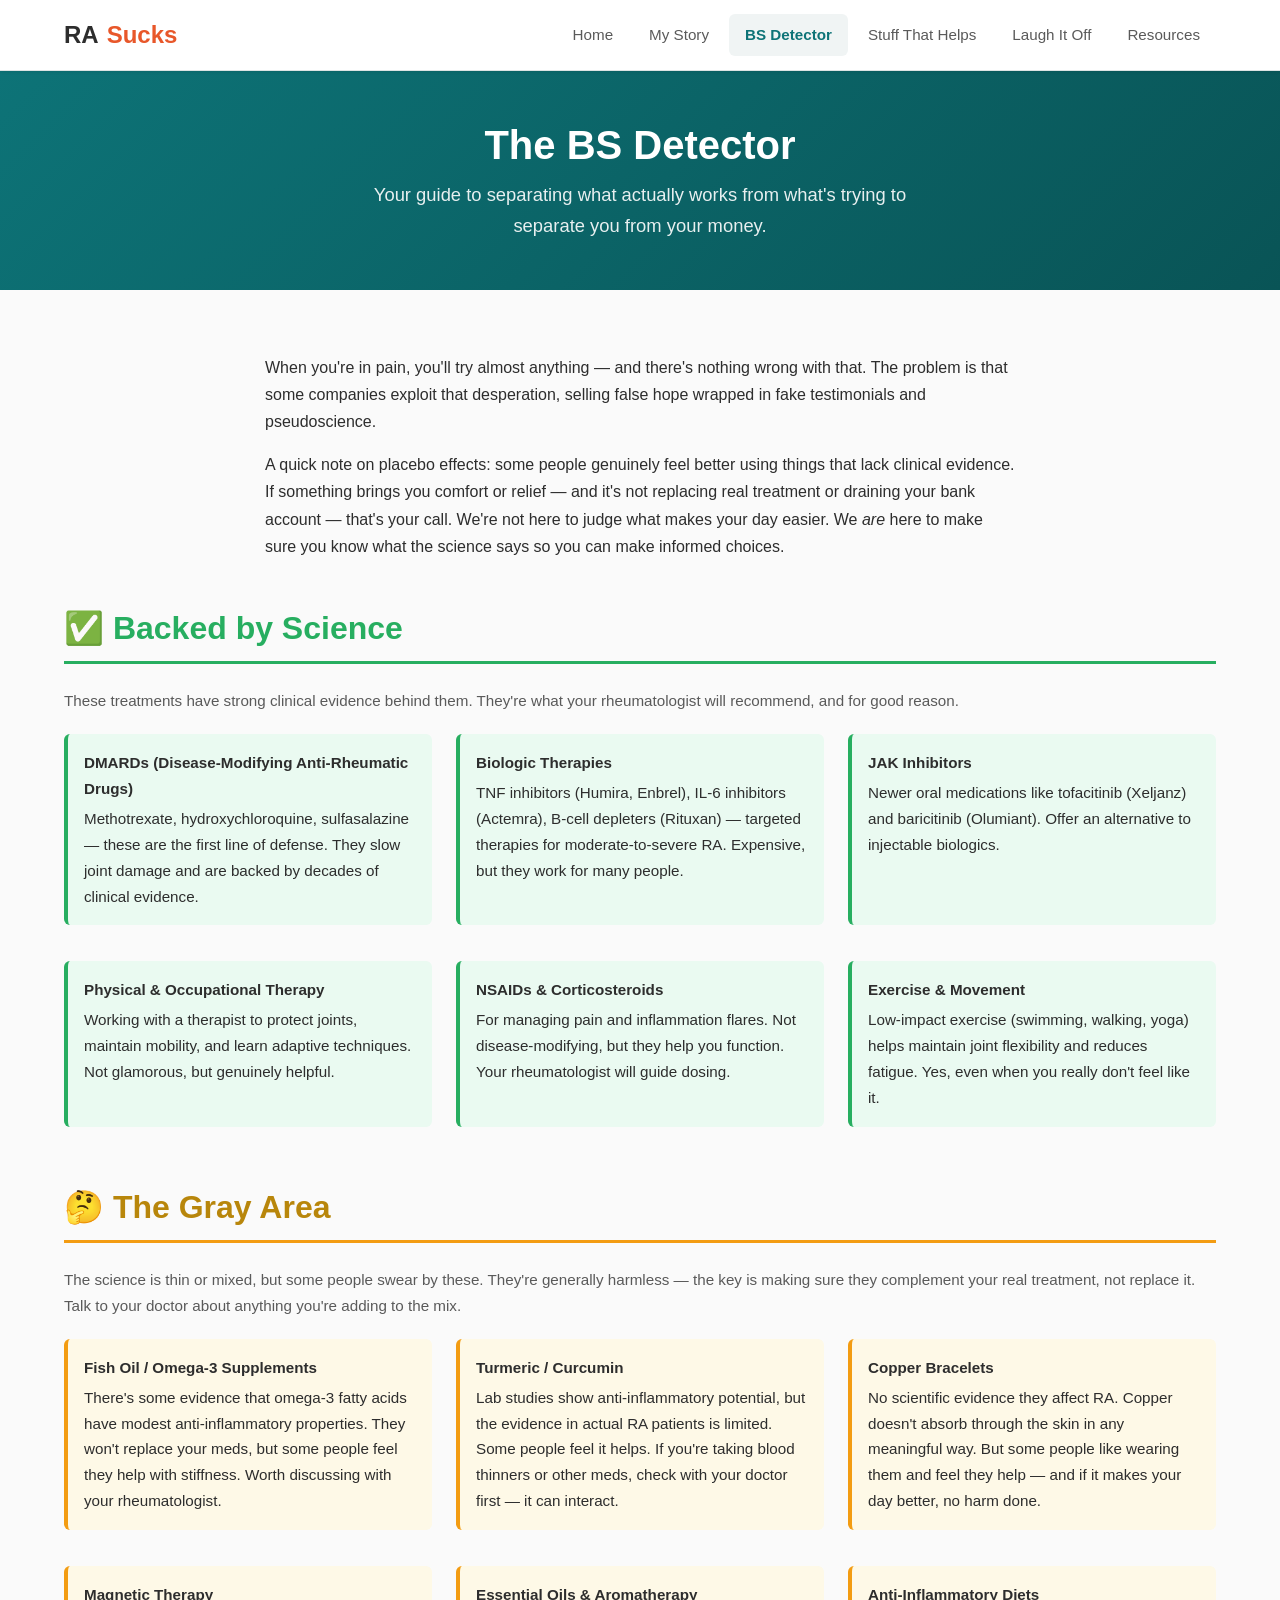
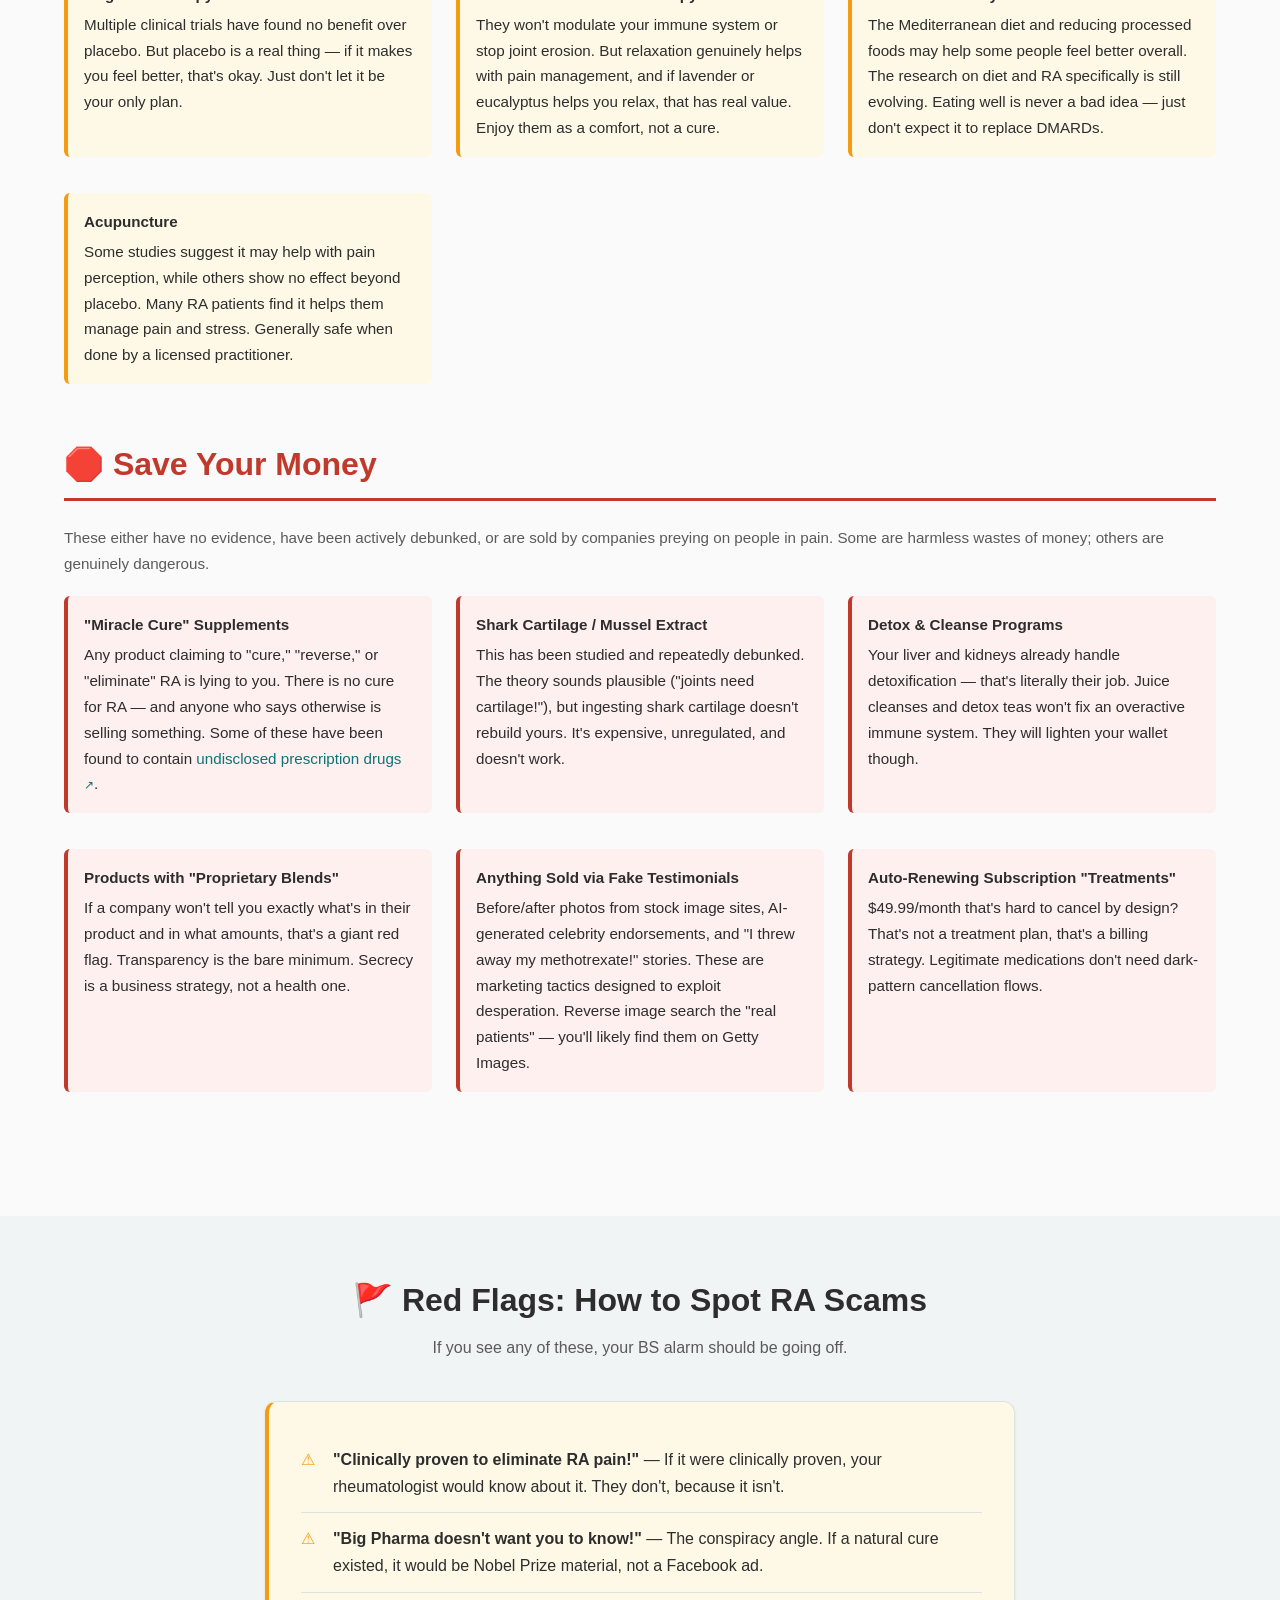
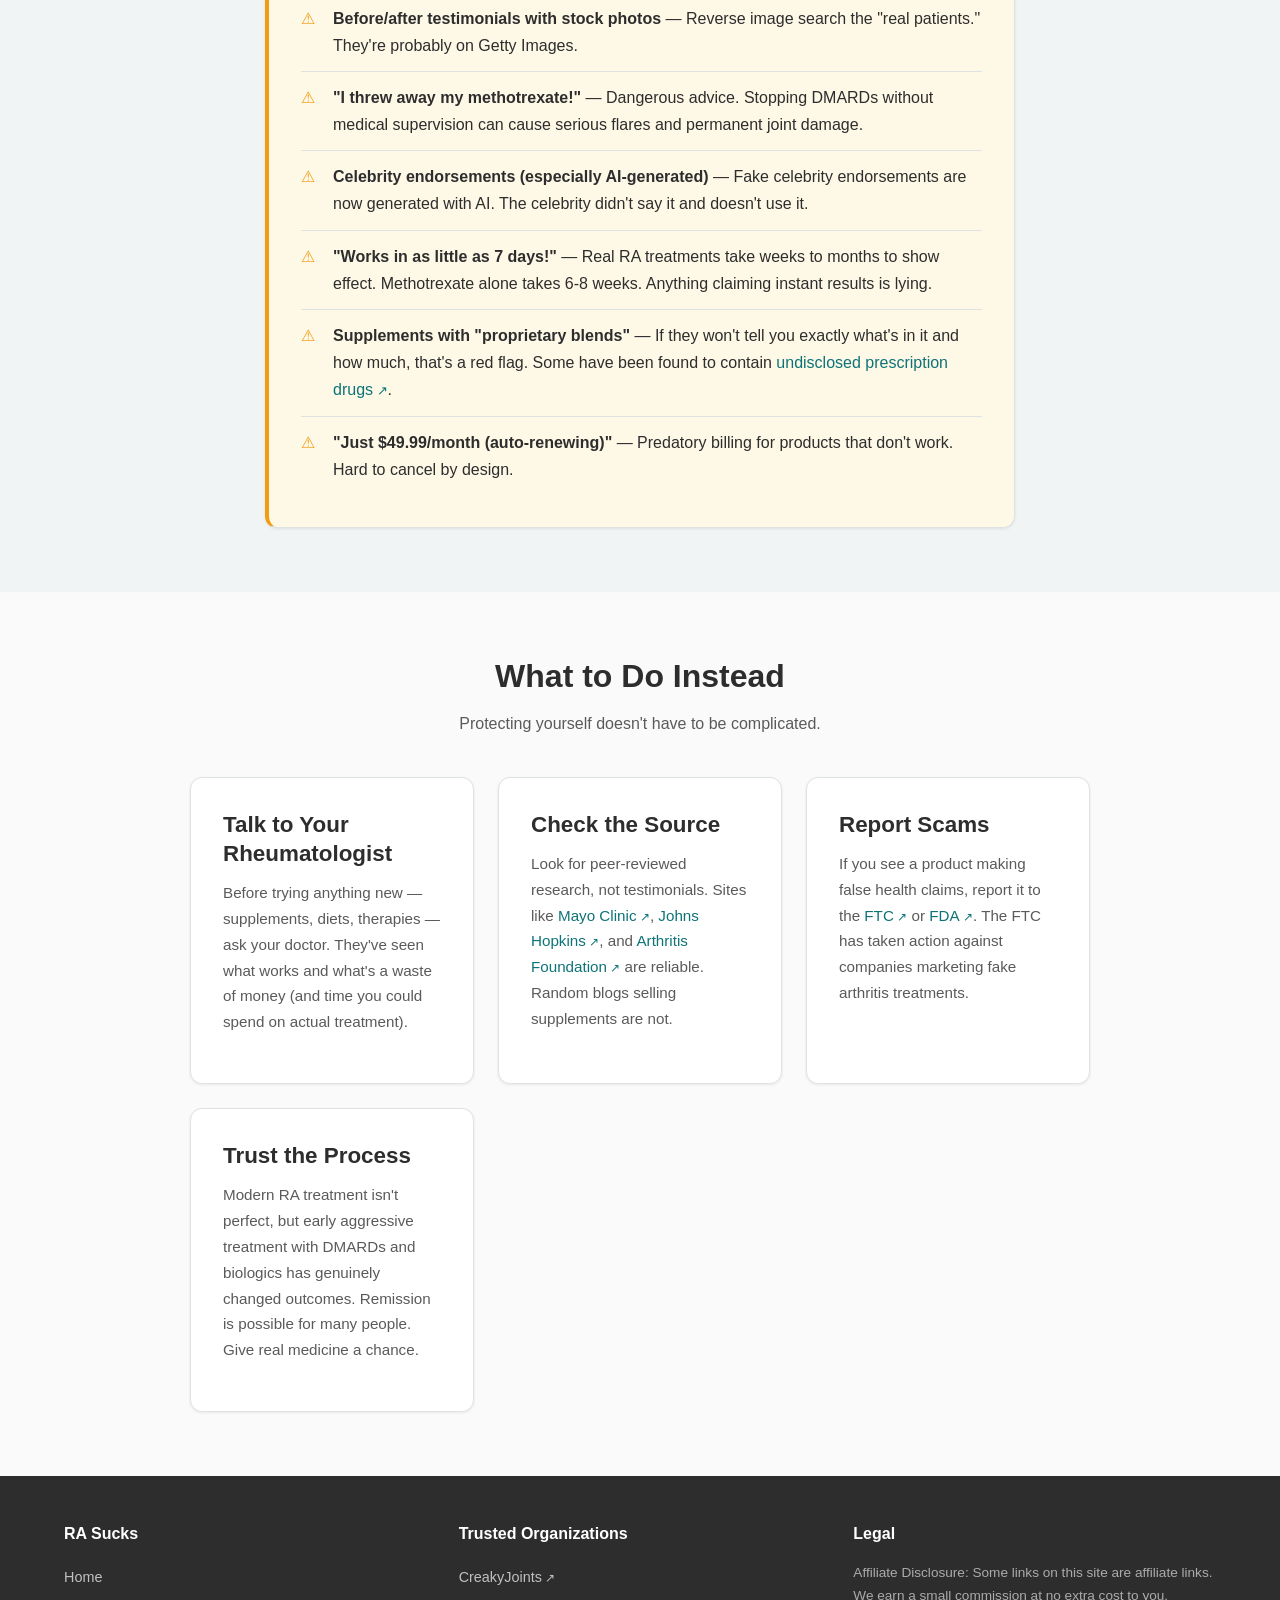
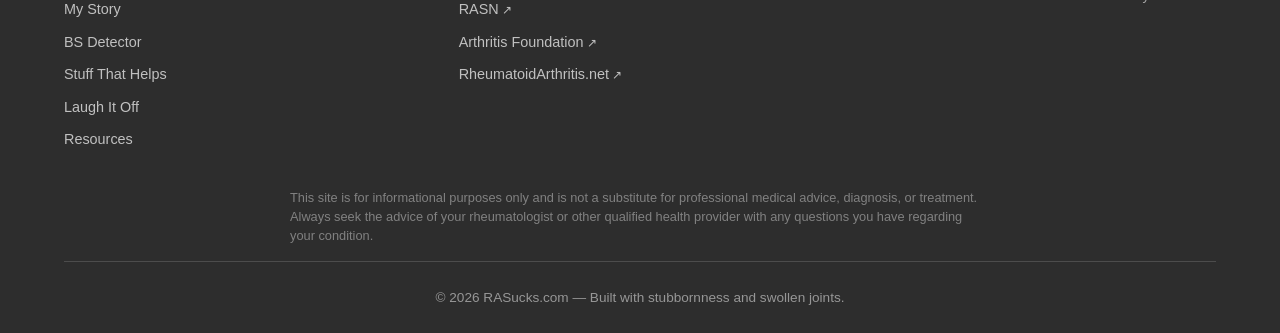
==== commit 6b97e027: "Restructure BS Detector into 3 tiers: Backed by Science, Gray Area, Save Your Money - Tier 1 (green)" ====
--- a/bs-detector.html
+++ b/bs-detector.html
@@ -45,11 +45,14 @@
         <p>A quick note on placebo effects: some people genuinely feel better using things that lack clinical evidence. If something brings you comfort or relief &mdash; and it's not replacing real treatment or draining your bank account &mdash; that's your call. We're not here to judge what makes your day easier. We <em>are</em> here to make sure you know what the science says so you can make informed choices.</p>
       </div>
 
-      <!-- Comparison -->
-      <div class="comparison">
-        <div class="comparison-col legit">
-          <h3>&#x2705; Things That Actually Work</h3>
-
+      <!-- Tier 1: Backed by Science -->
+      <div class="tier-section">
+        <div class="tier-header tier-green">
+          <h2>&#x2705; Backed by Science</h2>
+        </div>
+        <p class="tier-subtitle">These treatments have strong clinical evidence behind them. They're what your rheumatologist will recommend, and for good reason.</p>
+
+        <div class="card-grid">
           <div class="comparison-item legit-card">
             <strong>DMARDs (Disease-Modifying Anti-Rheumatic Drugs)</strong>
             Methotrexate, hydroxychloroquine, sulfasalazine &mdash; these are the first line of defense. They slow joint damage and are backed by decades of clinical evidence.
@@ -66,52 +69,103 @@
           </div>
 
           <div class="comparison-item legit-card">
-            <strong>Physical & Occupational Therapy</strong>
+            <strong>Physical &amp; Occupational Therapy</strong>
             Working with a therapist to protect joints, maintain mobility, and learn adaptive techniques. Not glamorous, but genuinely helpful.
           </div>
 
           <div class="comparison-item legit-card">
-            <strong>NSAIDs & Corticosteroids</strong>
+            <strong>NSAIDs &amp; Corticosteroids</strong>
             For managing pain and inflammation flares. Not disease-modifying, but they help you function. Your rheumatologist will guide dosing.
           </div>
 
           <div class="comparison-item legit-card">
-            <strong>Exercise & Movement</strong>
+            <strong>Exercise &amp; Movement</strong>
             Low-impact exercise (swimming, walking, yoga) helps maintain joint flexibility and reduces fatigue. Yes, even when you really don't feel like it.
           </div>
         </div>
-
-        <div class="comparison-col bs">
-          <h3>&#x26A0; Not Backed by Evidence</h3>
-
-          <div class="comparison-item bs-card">
+      </div>
+
+      <!-- Tier 2: The Gray Area -->
+      <div class="tier-section">
+        <div class="tier-header tier-yellow">
+          <h2>&#x1F914; The Gray Area</h2>
+        </div>
+        <p class="tier-subtitle">The science is thin or mixed, but some people swear by these. They're generally harmless &mdash; the key is making sure they complement your real treatment, not replace it. Talk to your doctor about anything you're adding to the mix.</p>
+
+        <div class="card-grid">
+          <div class="comparison-item gray-card">
+            <strong>Fish Oil / Omega-3 Supplements</strong>
+            There's some evidence that omega-3 fatty acids have modest anti-inflammatory properties. They won't replace your meds, but some people feel they help with stiffness. Worth discussing with your rheumatologist.
+          </div>
+
+          <div class="comparison-item gray-card">
+            <strong>Turmeric / Curcumin</strong>
+            Lab studies show anti-inflammatory potential, but the evidence in actual RA patients is limited. Some people feel it helps. If you're taking blood thinners or other meds, check with your doctor first &mdash; it can interact.
+          </div>
+
+          <div class="comparison-item gray-card">
             <strong>Copper Bracelets</strong>
-            No scientific evidence they affect RA. Copper doesn't absorb through the skin in any meaningful way. Some people like wearing them and feel they help &mdash; just don't skip your meds for one.
-          </div>
-
-          <div class="comparison-item bs-card">
+            No scientific evidence they affect RA. Copper doesn't absorb through the skin in any meaningful way. But some people like wearing them and feel they help &mdash; and if it makes your day better, no harm done.
+          </div>
+
+          <div class="comparison-item gray-card">
             <strong>Magnetic Therapy</strong>
-            Multiple clinical trials have found no benefit over placebo for joint inflammation. If it makes you feel better, that's okay &mdash; but it shouldn't be your treatment plan.
+            Multiple clinical trials have found no benefit over placebo. But placebo is a real thing &mdash; if it makes you feel better, that's okay. Just don't let it be your only plan.
+          </div>
+
+          <div class="comparison-item gray-card">
+            <strong>Essential Oils &amp; Aromatherapy</strong>
+            They won't modulate your immune system or stop joint erosion. But relaxation genuinely helps with pain management, and if lavender or eucalyptus helps you relax, that has real value. Enjoy them as a comfort, not a cure.
+          </div>
+
+          <div class="comparison-item gray-card">
+            <strong>Anti-Inflammatory Diets</strong>
+            The Mediterranean diet and reducing processed foods may help some people feel better overall. The research on diet and RA specifically is still evolving. Eating well is never a bad idea &mdash; just don't expect it to replace DMARDs.
+          </div>
+
+          <div class="comparison-item gray-card">
+            <strong>Acupuncture</strong>
+            Some studies suggest it may help with pain perception, while others show no effect beyond placebo. Many RA patients find it helps them manage pain and stress. Generally safe when done by a licensed practitioner.
+          </div>
+        </div>
+      </div>
+
+      <!-- Tier 3: Save Your Money -->
+      <div class="tier-section">
+        <div class="tier-header tier-red">
+          <h2>&#x1F6D1; Save Your Money</h2>
+        </div>
+        <p class="tier-subtitle">These either have no evidence, have been actively debunked, or are sold by companies preying on people in pain. Some are harmless wastes of money; others are genuinely dangerous.</p>
+
+        <div class="card-grid">
+          <div class="comparison-item bs-card">
+            <strong>"Miracle Cure" Supplements</strong>
+            Any product claiming to "cure," "reverse," or "eliminate" RA is lying to you. There is no cure for RA &mdash; and anyone who says otherwise is selling something. Some of these have been found to contain <a href="https://www.fda.gov/consumers/consumer-updates/tainted-products-marketed-health-products" target="_blank" rel="noopener">undisclosed prescription drugs</a>.
           </div>
 
           <div class="comparison-item bs-card">
             <strong>Shark Cartilage / Mussel Extract</strong>
-            The idea that these treat arthritis has been studied and the evidence isn't there. Some people report feeling better, but controlled studies haven't confirmed the effect.
-          </div>
-
-          <div class="comparison-item bs-card">
-            <strong>"Miracle" Supplements</strong>
-            Be wary of any supplement claiming to "cure" or "reverse" RA. Some supplements (like fish oil) may offer modest anti-inflammatory benefits, but nothing replaces actual treatment. If a supplement helps you feel better alongside your meds, talk to your doctor about it.
-          </div>
-
-          <div class="comparison-item bs-card">
-            <strong>Detox / Cleanse Programs</strong>
-            Your liver and kidneys already handle detoxification. Juice cleanses won't fix an overactive immune system. If eating healthier makes you feel good, great &mdash; just don't expect it to replace DMARDs.
-          </div>
-
-          <div class="comparison-item bs-card">
-            <strong>Essential Oils as Treatment</strong>
-            Lavender might smell nice and help you relax &mdash; and relaxation genuinely helps with pain management. But essential oils won't modulate your immune system or stop joint erosion. Enjoy them as a comfort, not a cure.
+            This has been studied and repeatedly debunked. The theory sounds plausible ("joints need cartilage!"), but ingesting shark cartilage doesn't rebuild yours. It's expensive, unregulated, and doesn't work.
+          </div>
+
+          <div class="comparison-item bs-card">
+            <strong>Detox &amp; Cleanse Programs</strong>
+            Your liver and kidneys already handle detoxification &mdash; that's literally their job. Juice cleanses and detox teas won't fix an overactive immune system. They will lighten your wallet though.
+          </div>
+
+          <div class="comparison-item bs-card">
+            <strong>Products with "Proprietary Blends"</strong>
+            If a company won't tell you exactly what's in their product and in what amounts, that's a giant red flag. Transparency is the bare minimum. Secrecy is a business strategy, not a health one.
+          </div>
+
+          <div class="comparison-item bs-card">
+            <strong>Anything Sold via Fake Testimonials</strong>
+            Before/after photos from stock image sites, AI-generated celebrity endorsements, and "I threw away my methotrexate!" stories. These are marketing tactics designed to exploit desperation. Reverse image search the "real patients" &mdash; you'll likely find them on Getty Images.
+          </div>
+
+          <div class="comparison-item bs-card">
+            <strong>Auto-Renewing Subscription "Treatments"</strong>
+            $49.99/month that's hard to cancel by design? That's not a treatment plan, that's a billing strategy. Legitimate medications don't need dark-pattern cancellation flows.
           </div>
         </div>
       </div>
--- a/css/style.css
+++ b/css/style.css
@@ -586,7 +586,59 @@
   color: var(--color-text-light);
 }
 
-/* --- Comparison Layout (BS Detector) --- */
+/* --- Three-Tier Layout (BS Detector) --- */
+.tier-section {
+  margin-bottom: 3rem;
+}
+
+.tier-header {
+  display: flex;
+  align-items: center;
+  gap: 0.75rem;
+  margin-bottom: 1.5rem;
+  padding-bottom: 0.75rem;
+}
+
+.tier-header h2 {
+  margin-bottom: 0;
+}
+
+.tier-header.tier-green {
+  border-bottom: 3px solid var(--color-legit-green);
+}
+
+.tier-header.tier-green h2 {
+  color: var(--color-legit-green);
+}
+
+.tier-header.tier-yellow {
+  border-bottom: 3px solid var(--color-warning-yellow);
+}
+
+.tier-header.tier-yellow h2 {
+  color: #b8860b;
+}
+
+.tier-header.tier-red {
+  border-bottom: 3px solid var(--color-bs-red);
+}
+
+.tier-header.tier-red h2 {
+  color: var(--color-bs-red);
+}
+
+.tier-subtitle {
+  color: var(--color-text-light);
+  font-size: 0.95rem;
+  margin-bottom: 1.25rem;
+}
+
+.gray-card {
+  border-left: 4px solid var(--color-warning-yellow);
+  background: var(--color-warning-yellow-bg);
+}
+
+/* Legacy comparison support */
 .comparison {
   display: grid;
   grid-template-columns: 1fr 1fr;
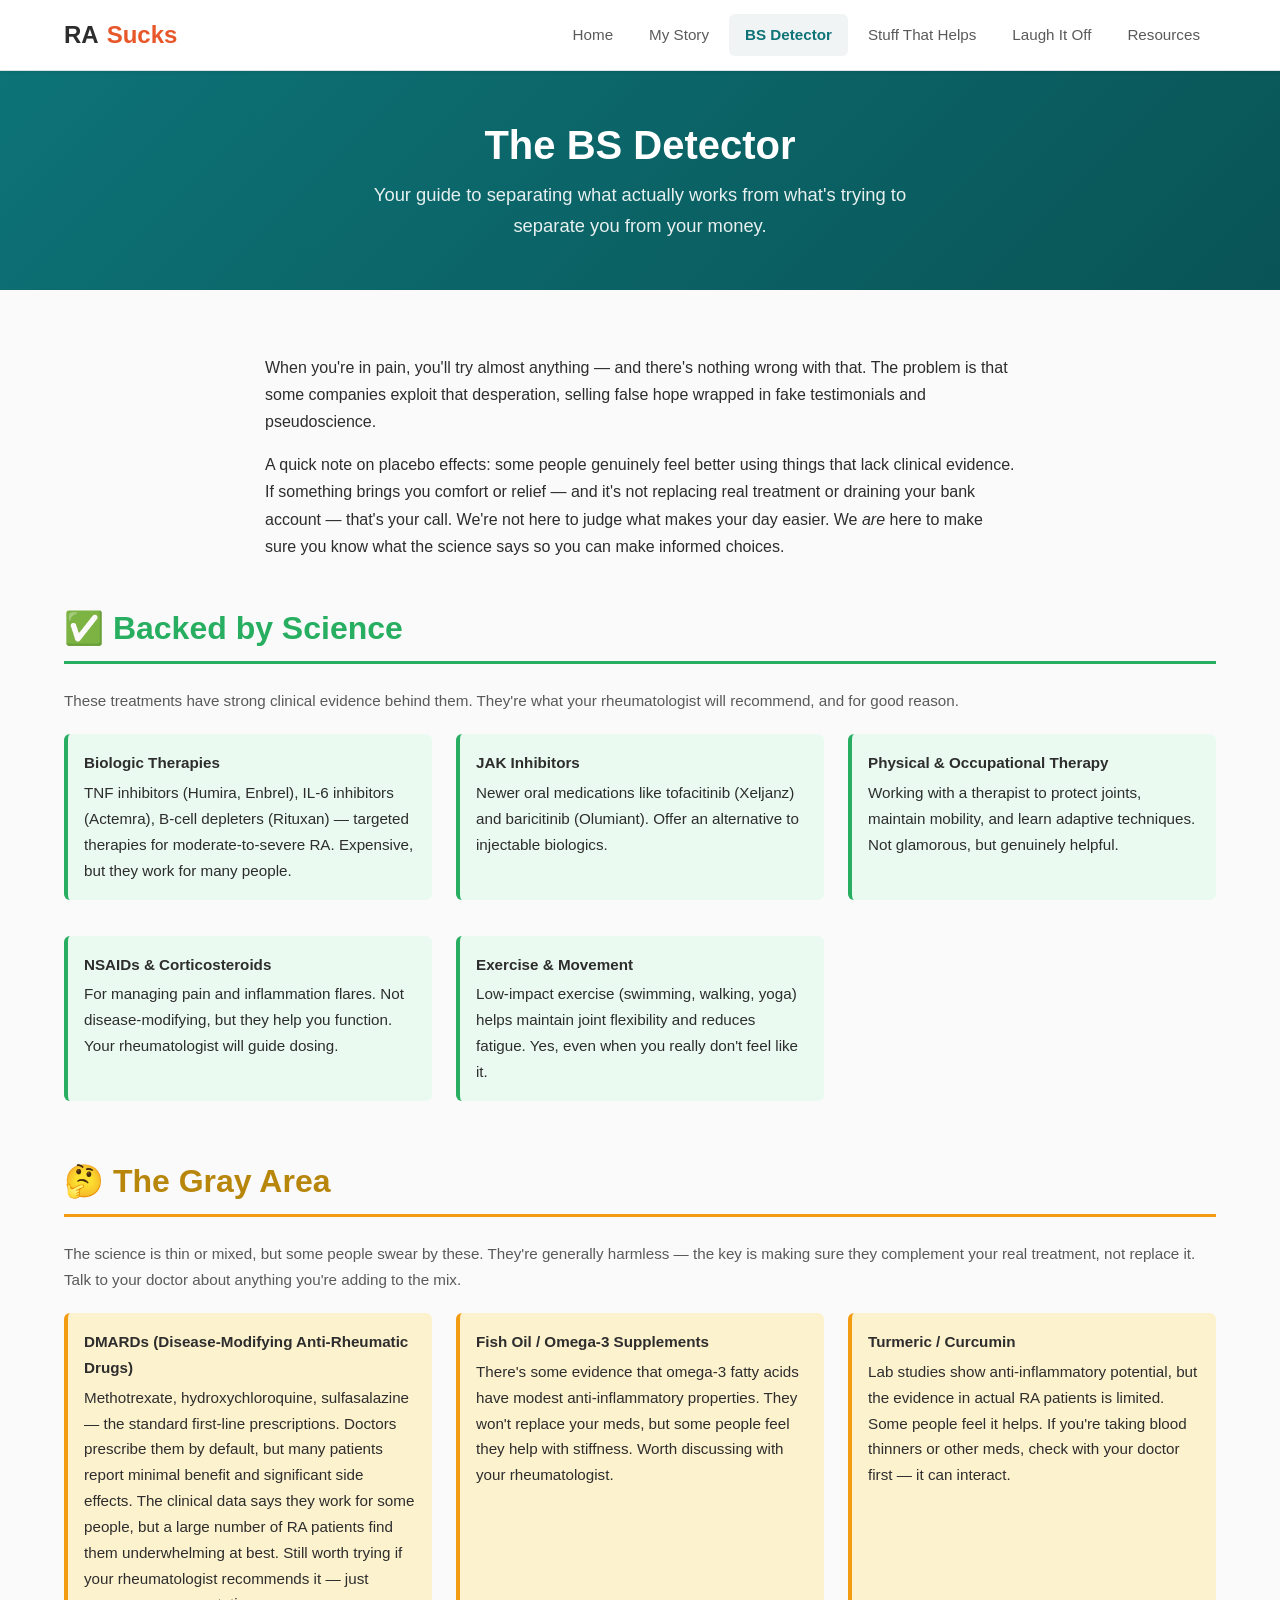
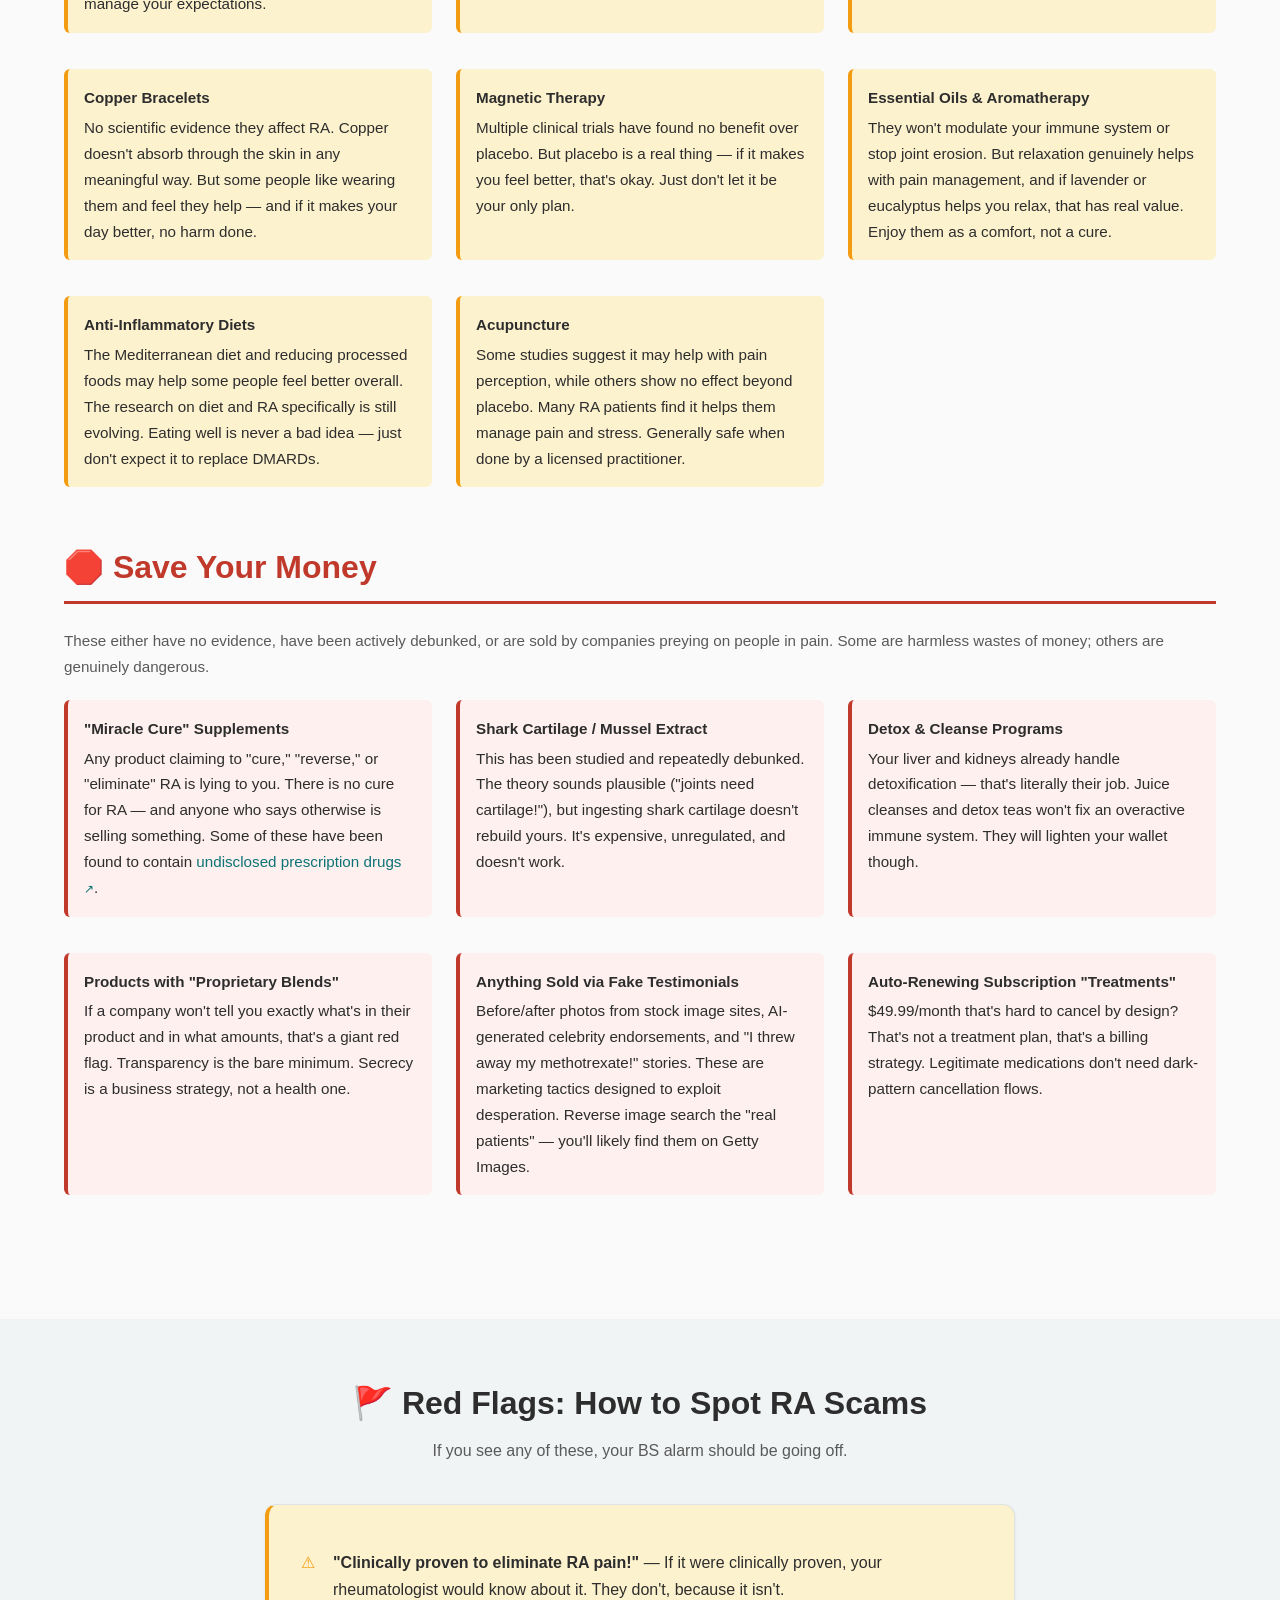
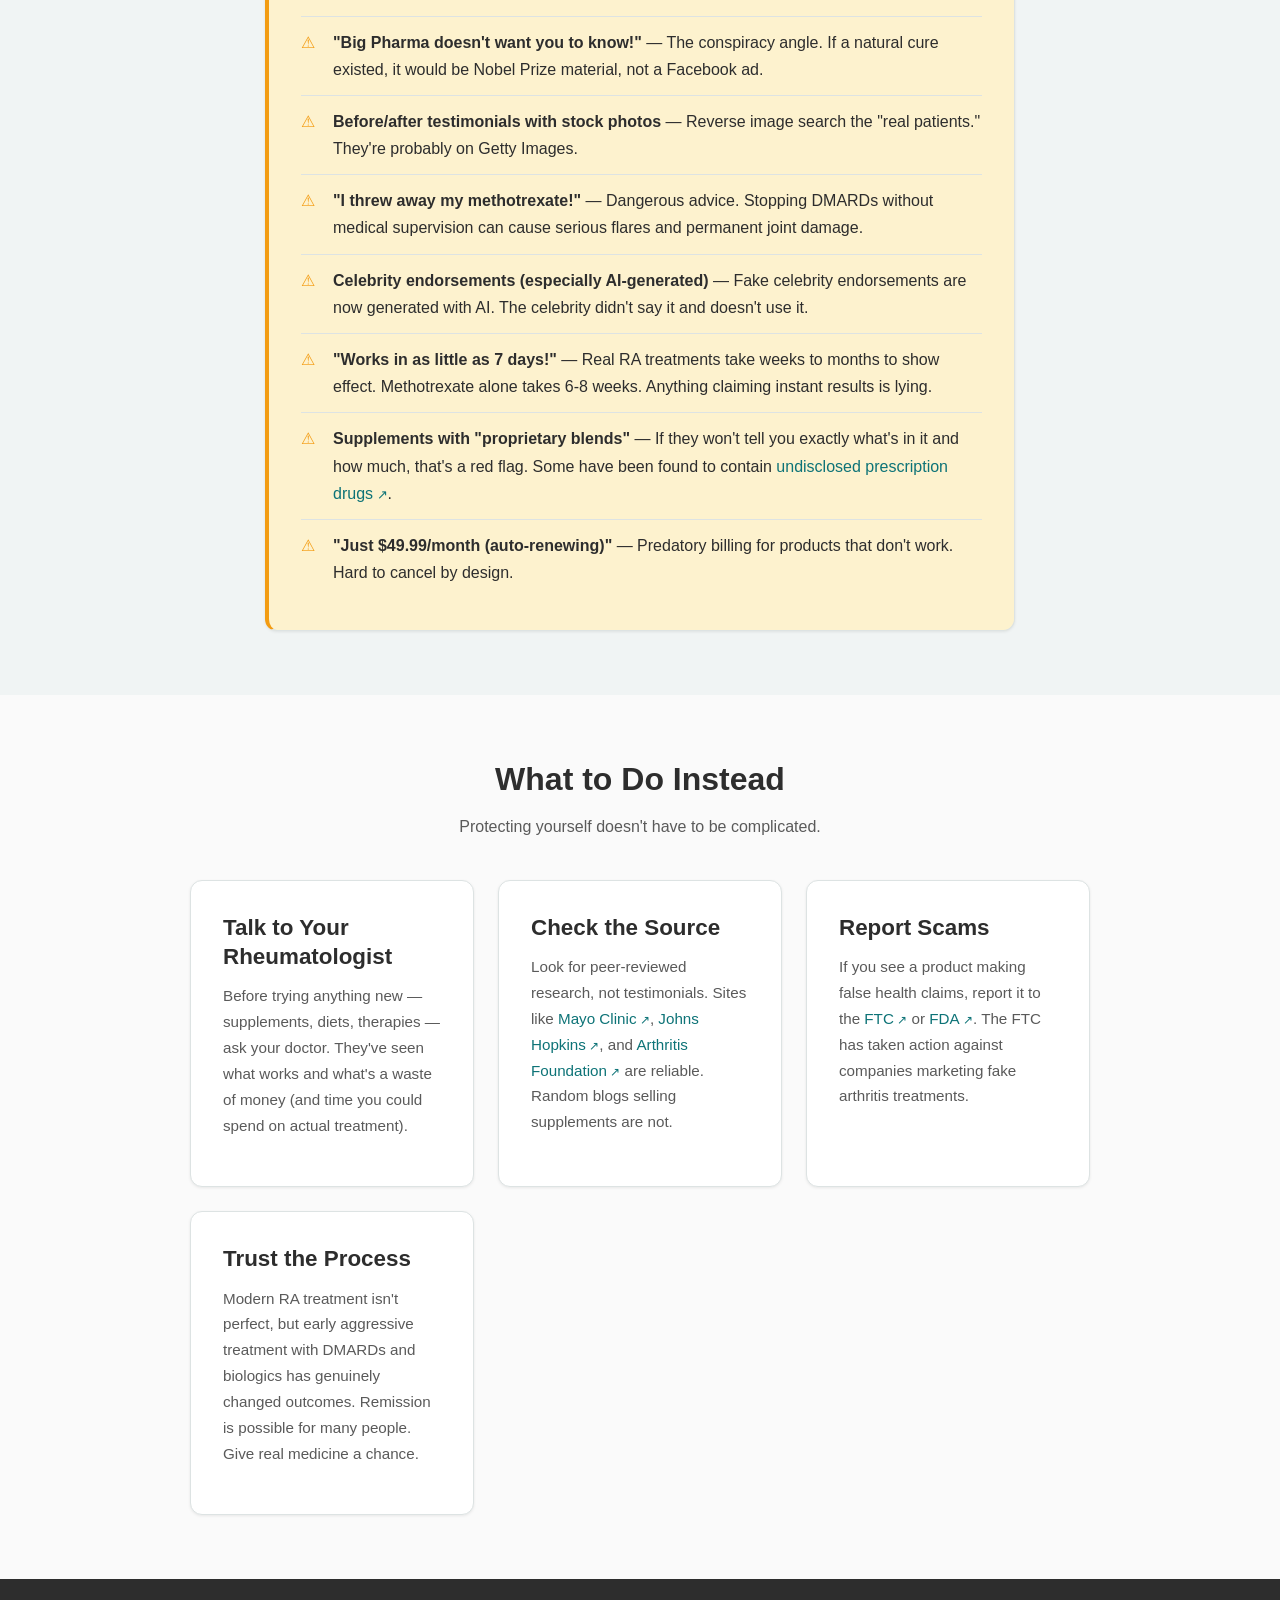
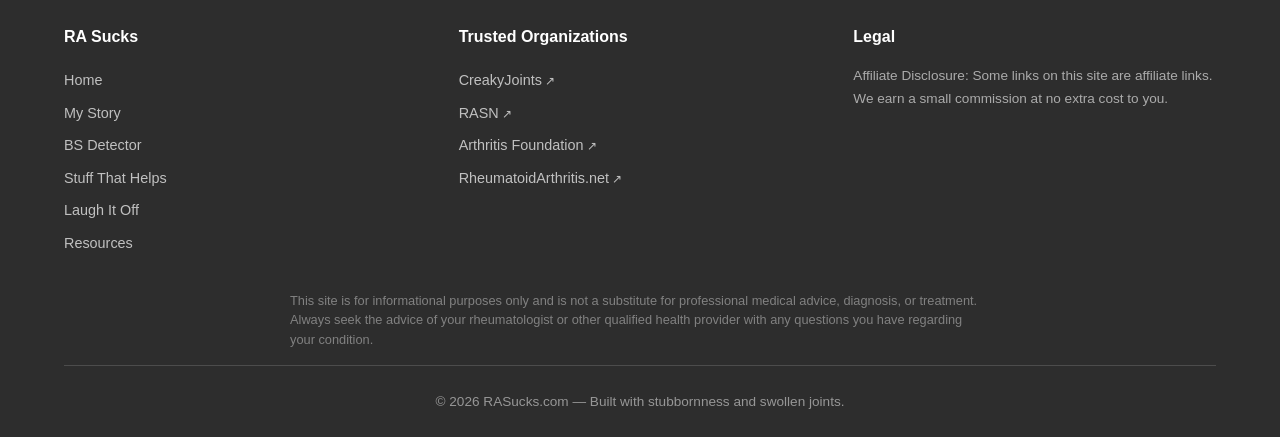
==== commit be622e54: "Fix Gray Area card coloring and move DMARDs to Gray Area Made the yellow background tint more visibl" ====
--- a/bs-detector.html
+++ b/bs-detector.html
@@ -54,11 +54,6 @@
 
         <div class="card-grid">
           <div class="comparison-item legit-card">
-            <strong>DMARDs (Disease-Modifying Anti-Rheumatic Drugs)</strong>
-            Methotrexate, hydroxychloroquine, sulfasalazine &mdash; these are the first line of defense. They slow joint damage and are backed by decades of clinical evidence.
-          </div>
-
-          <div class="comparison-item legit-card">
             <strong>Biologic Therapies</strong>
             TNF inhibitors (Humira, Enbrel), IL-6 inhibitors (Actemra), B-cell depleters (Rituxan) &mdash; targeted therapies for moderate-to-severe RA. Expensive, but they work for many people.
           </div>
@@ -93,6 +88,11 @@
         <p class="tier-subtitle">The science is thin or mixed, but some people swear by these. They're generally harmless &mdash; the key is making sure they complement your real treatment, not replace it. Talk to your doctor about anything you're adding to the mix.</p>
 
         <div class="card-grid">
+          <div class="comparison-item gray-card">
+            <strong>DMARDs (Disease-Modifying Anti-Rheumatic Drugs)</strong>
+            Methotrexate, hydroxychloroquine, sulfasalazine &mdash; the standard first-line prescriptions. Doctors prescribe them by default, but many patients report minimal benefit and significant side effects. The clinical data says they work for some people, but a large number of RA patients find them underwhelming at best. Still worth trying if your rheumatologist recommends it &mdash; just manage your expectations.
+          </div>
+
           <div class="comparison-item gray-card">
             <strong>Fish Oil / Omega-3 Supplements</strong>
             There's some evidence that omega-3 fatty acids have modest anti-inflammatory properties. They won't replace your meds, but some people feel they help with stiffness. Worth discussing with your rheumatologist.
--- a/css/style.css
+++ b/css/style.css
@@ -21,7 +21,7 @@
   --color-legit-green: #27ae60;
   --color-legit-green-bg: #eafaf1;
   --color-warning-yellow: #f39c12;
-  --color-warning-yellow-bg: #fef9e7;
+  --color-warning-yellow-bg: #fdf2ce;
   --color-humor-purple: #8e44ad;
   --color-humor-purple-bg: #f5eef8;
 
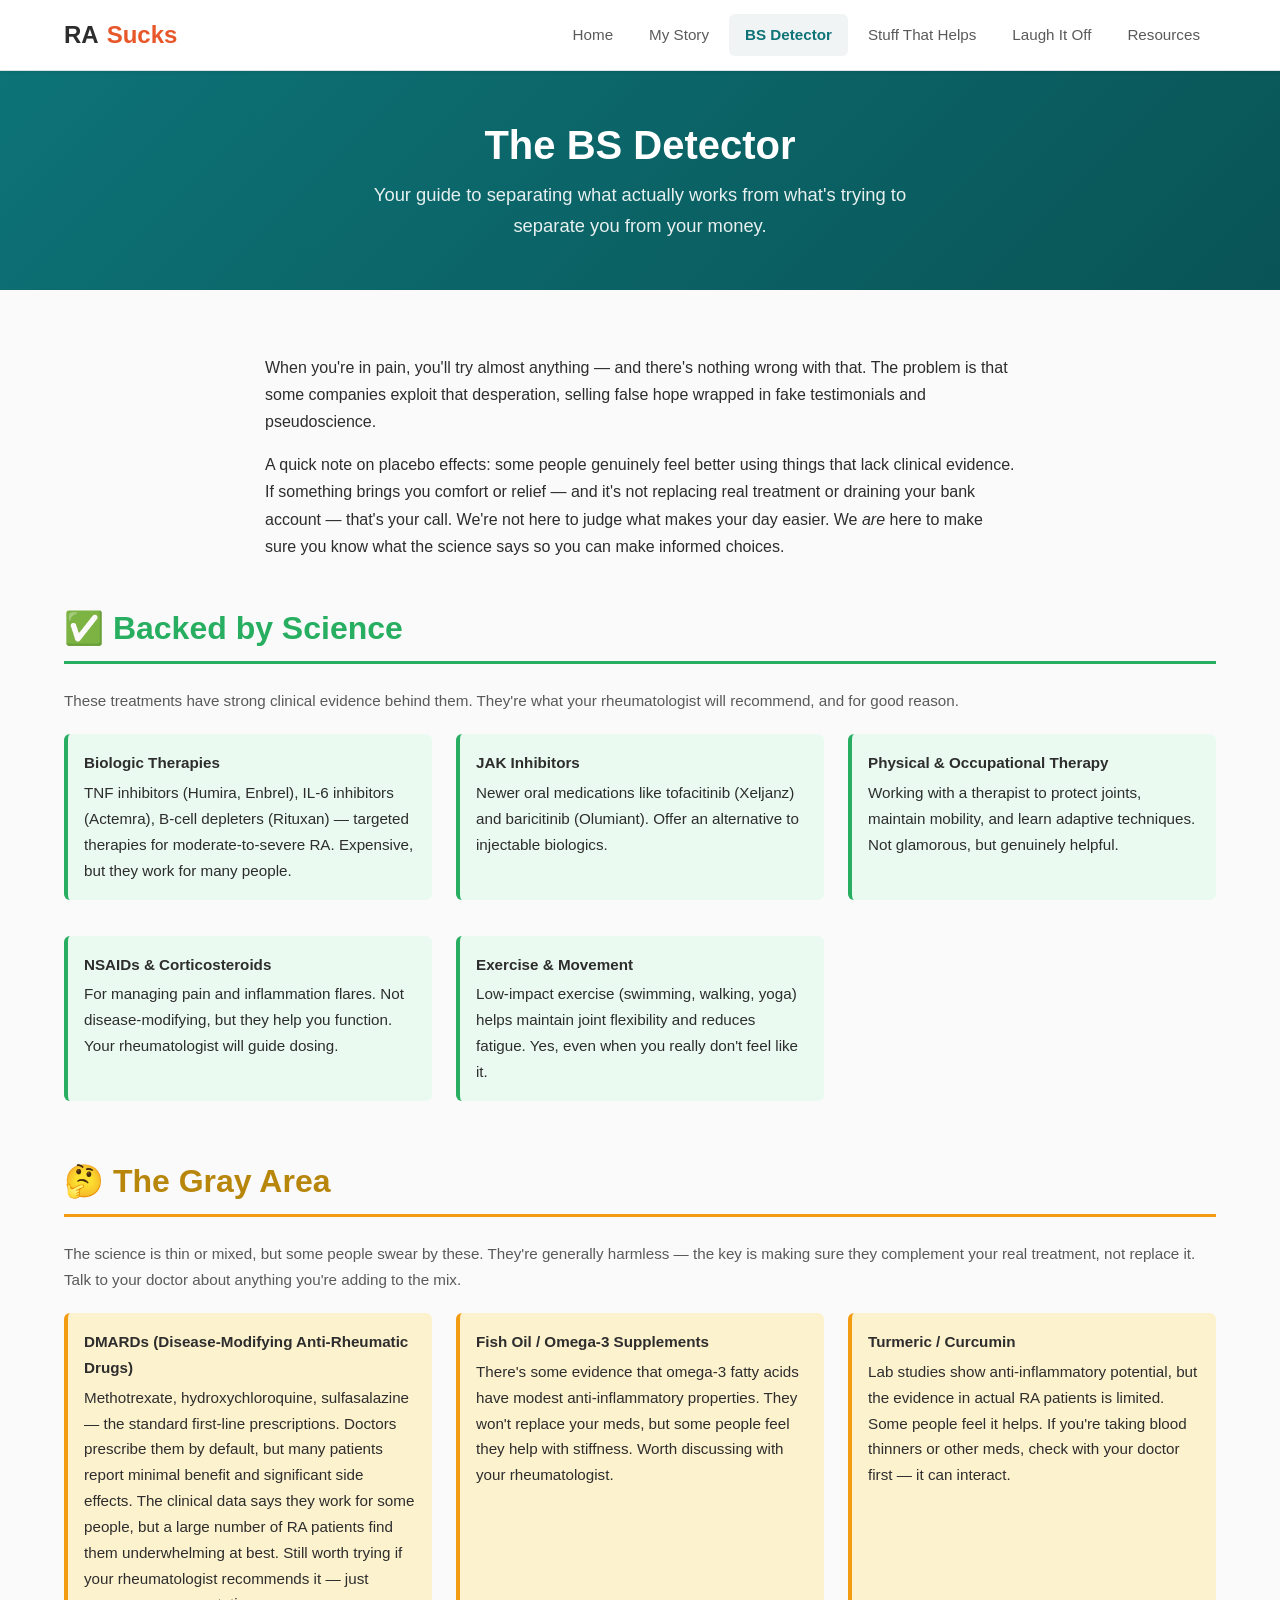
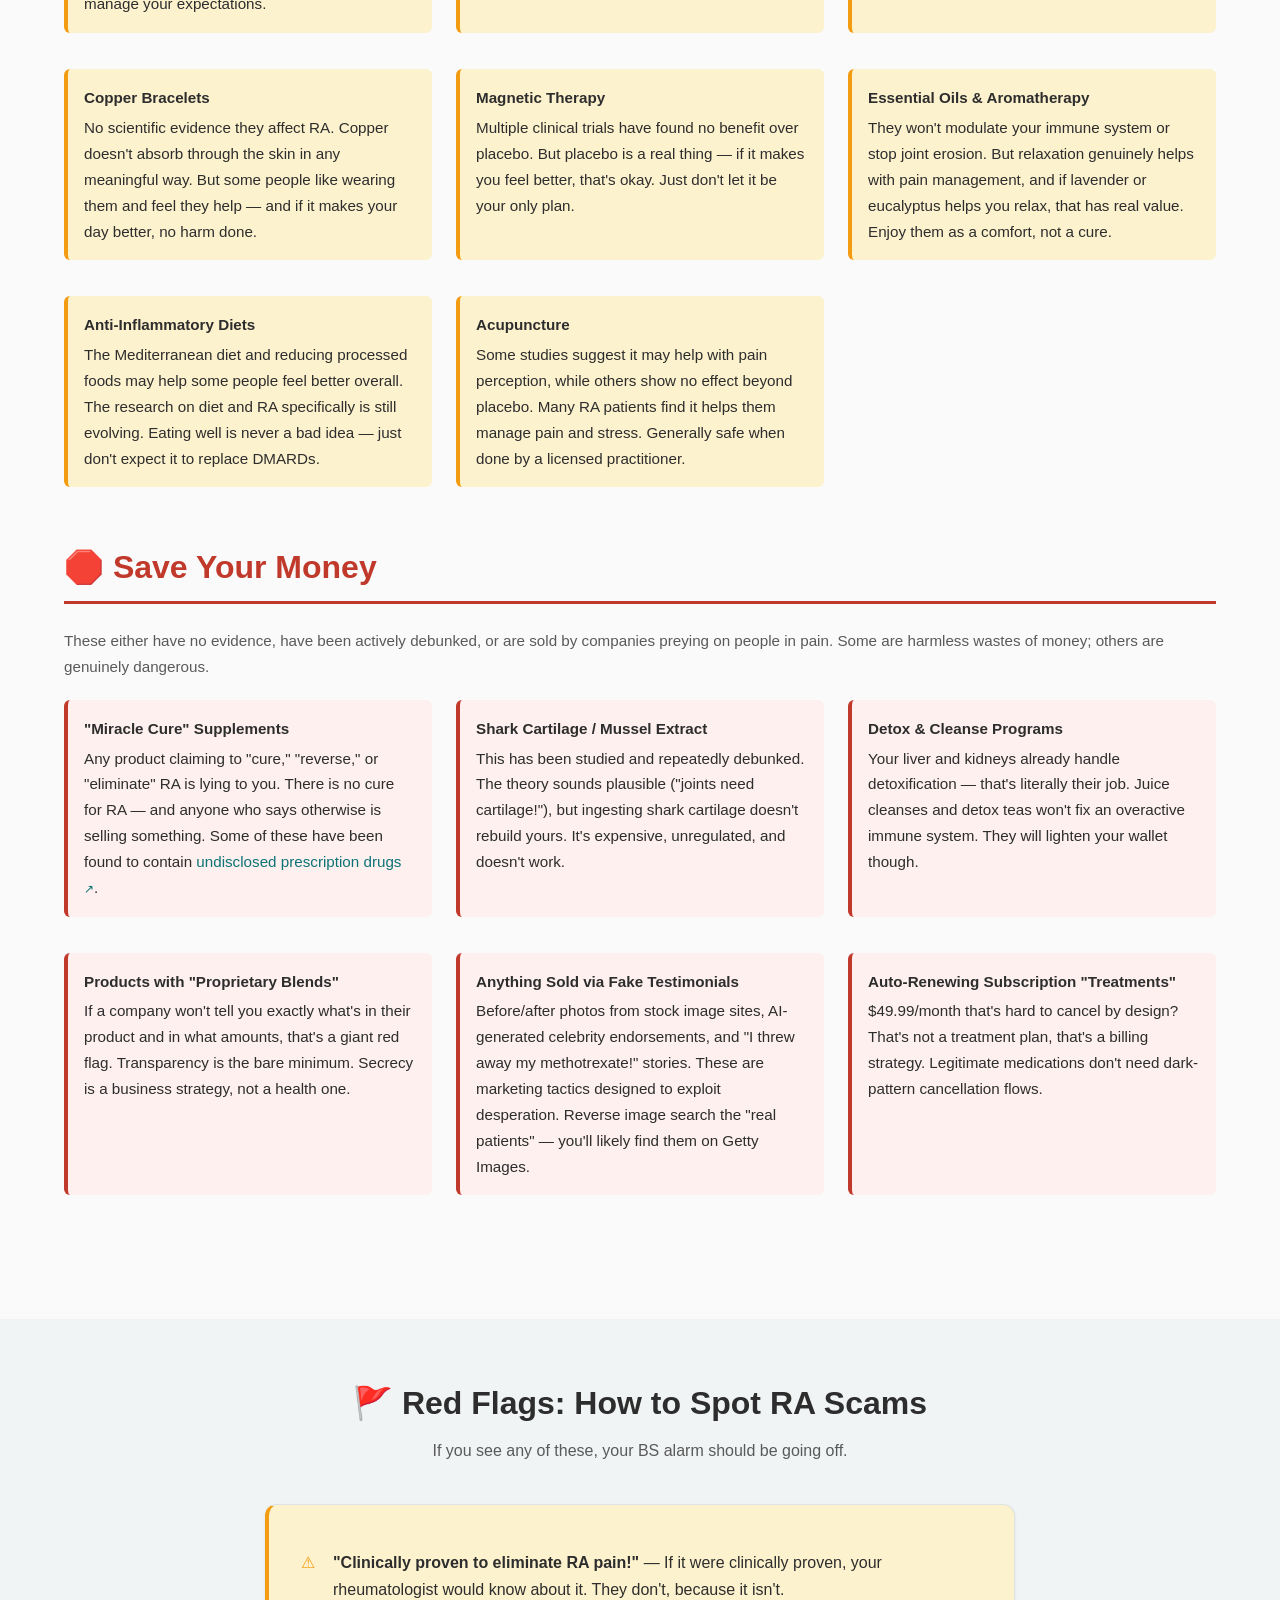
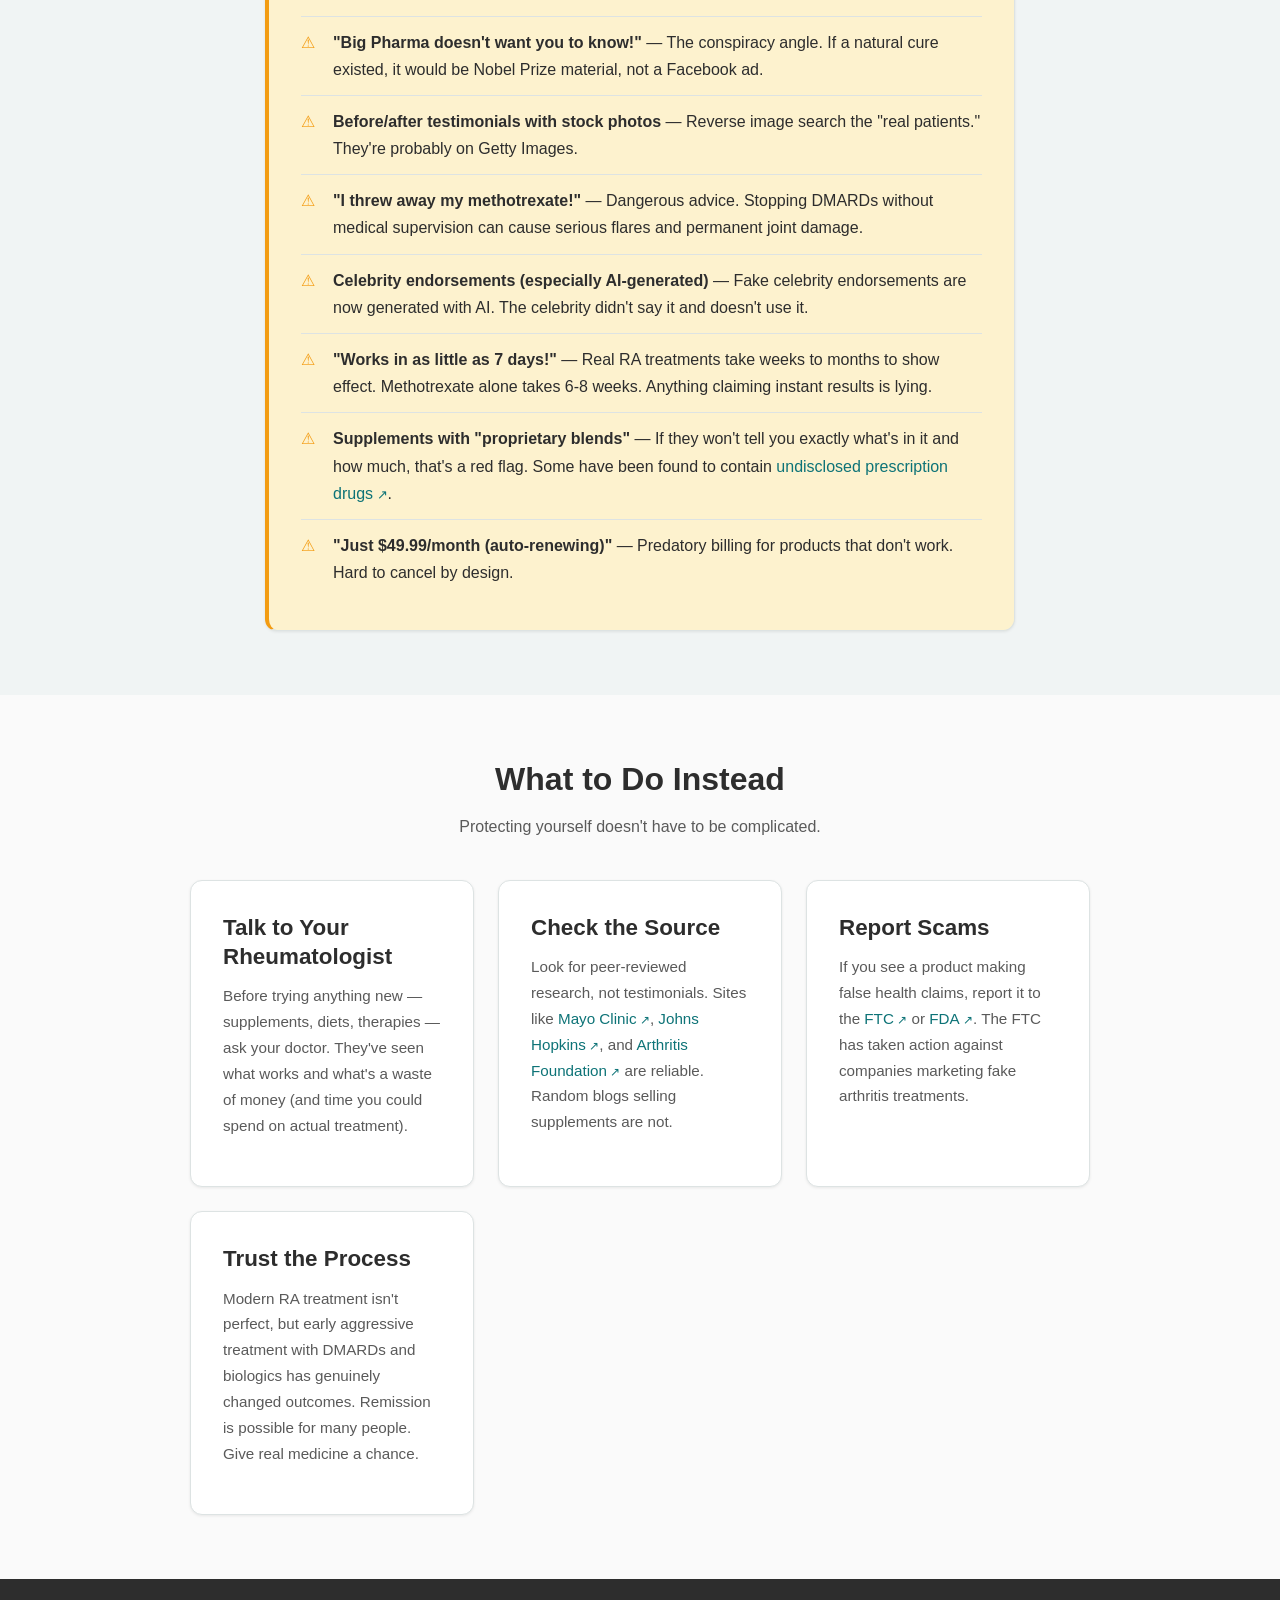
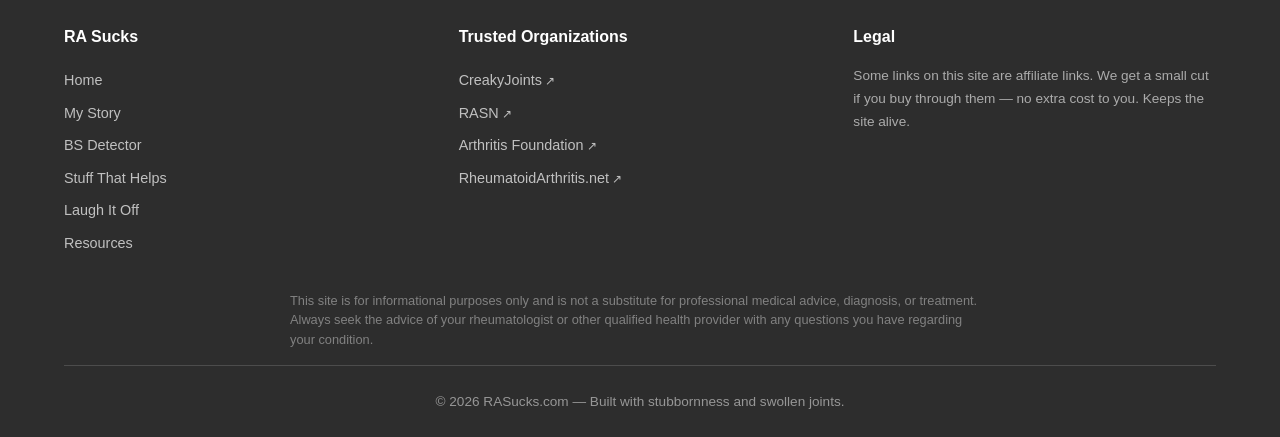
==== commit 96731bff: "Rewrite affiliate disclosures to match site tone Replaced corporate-sounding "Affiliate Disclosure:"" ====
--- a/bs-detector.html
+++ b/bs-detector.html
@@ -248,7 +248,7 @@
         </div>
         <div>
           <h4>Legal</h4>
-          <p style="font-size: 0.85rem; color: rgba(255,255,255,0.6);">Affiliate Disclosure: Some links on this site are affiliate links. We earn a small commission at no extra cost to you.</p>
+          <p style="font-size: 0.85rem; color: rgba(255,255,255,0.6);">Some links on this site are affiliate links. We get a small cut if you buy through them &mdash; no extra cost to you. Keeps the site alive.</p>
         </div>
       </div>
       <div class="footer-disclaimer">
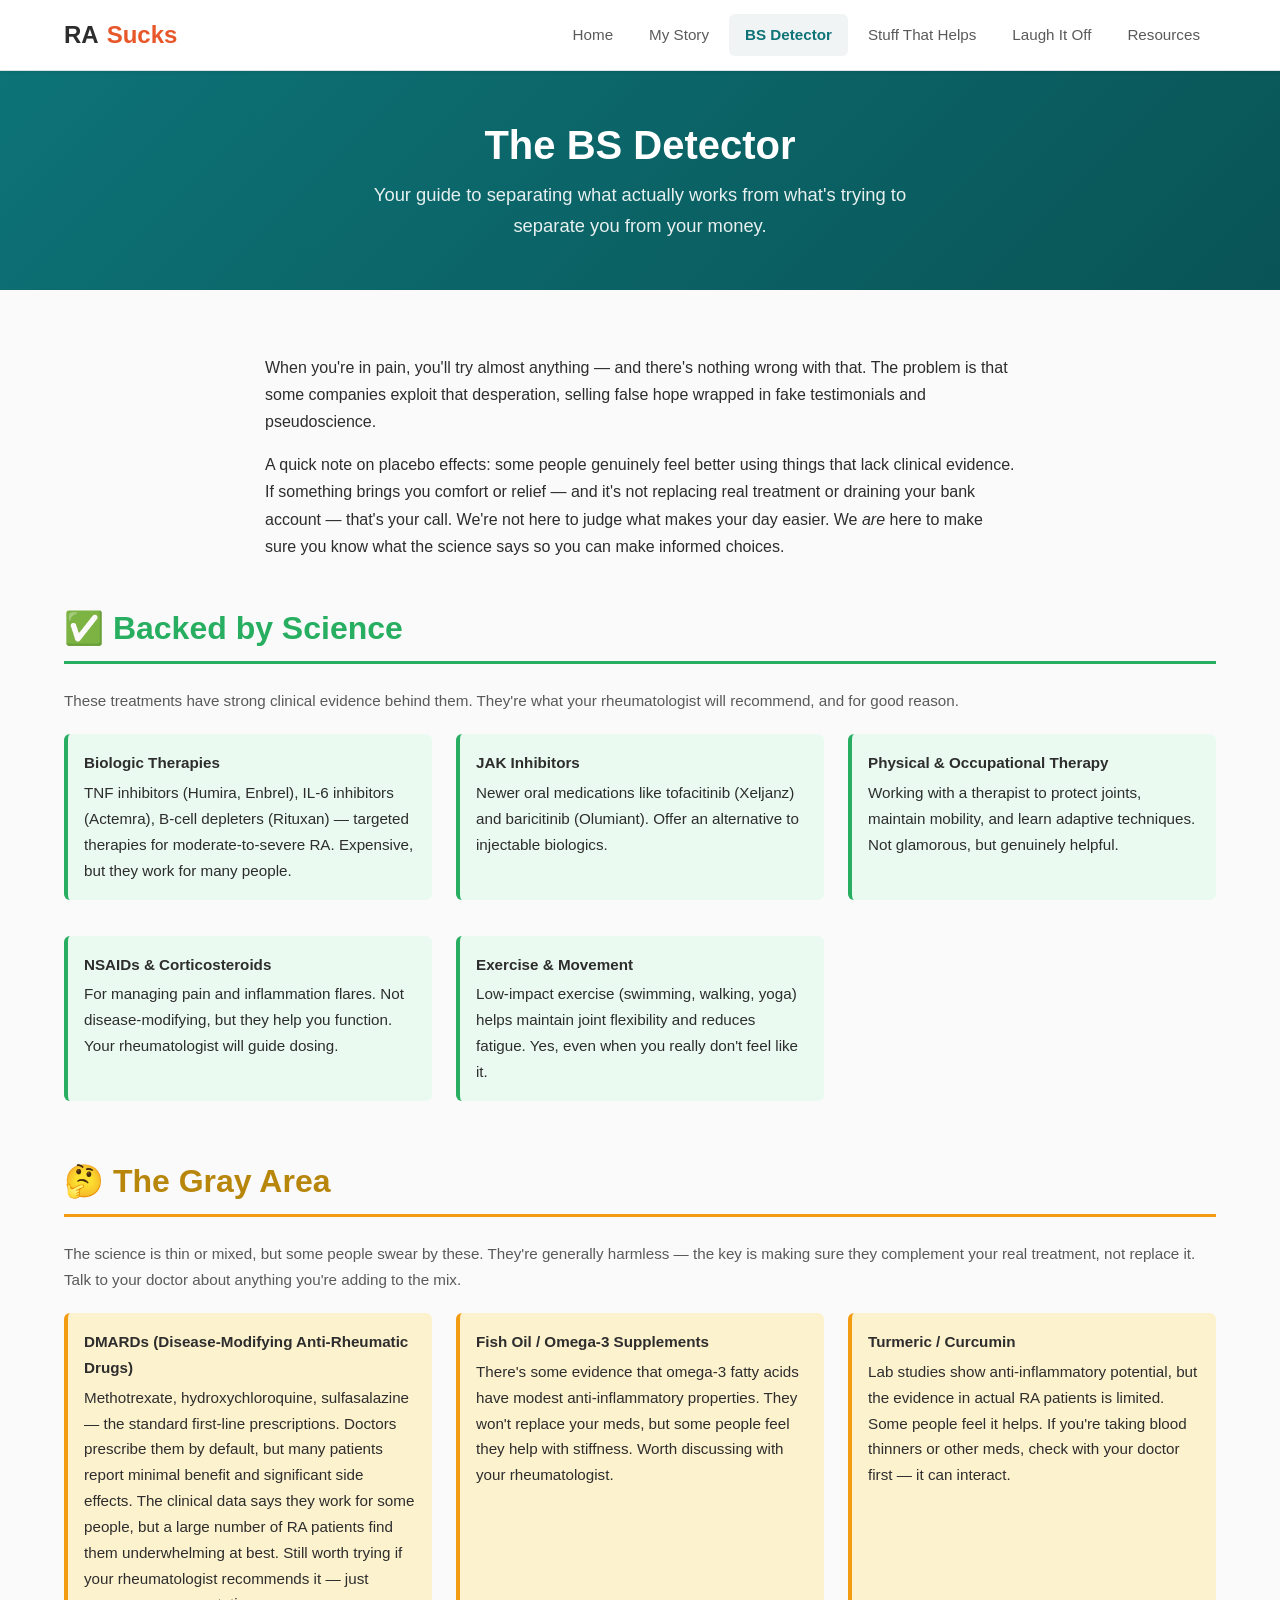
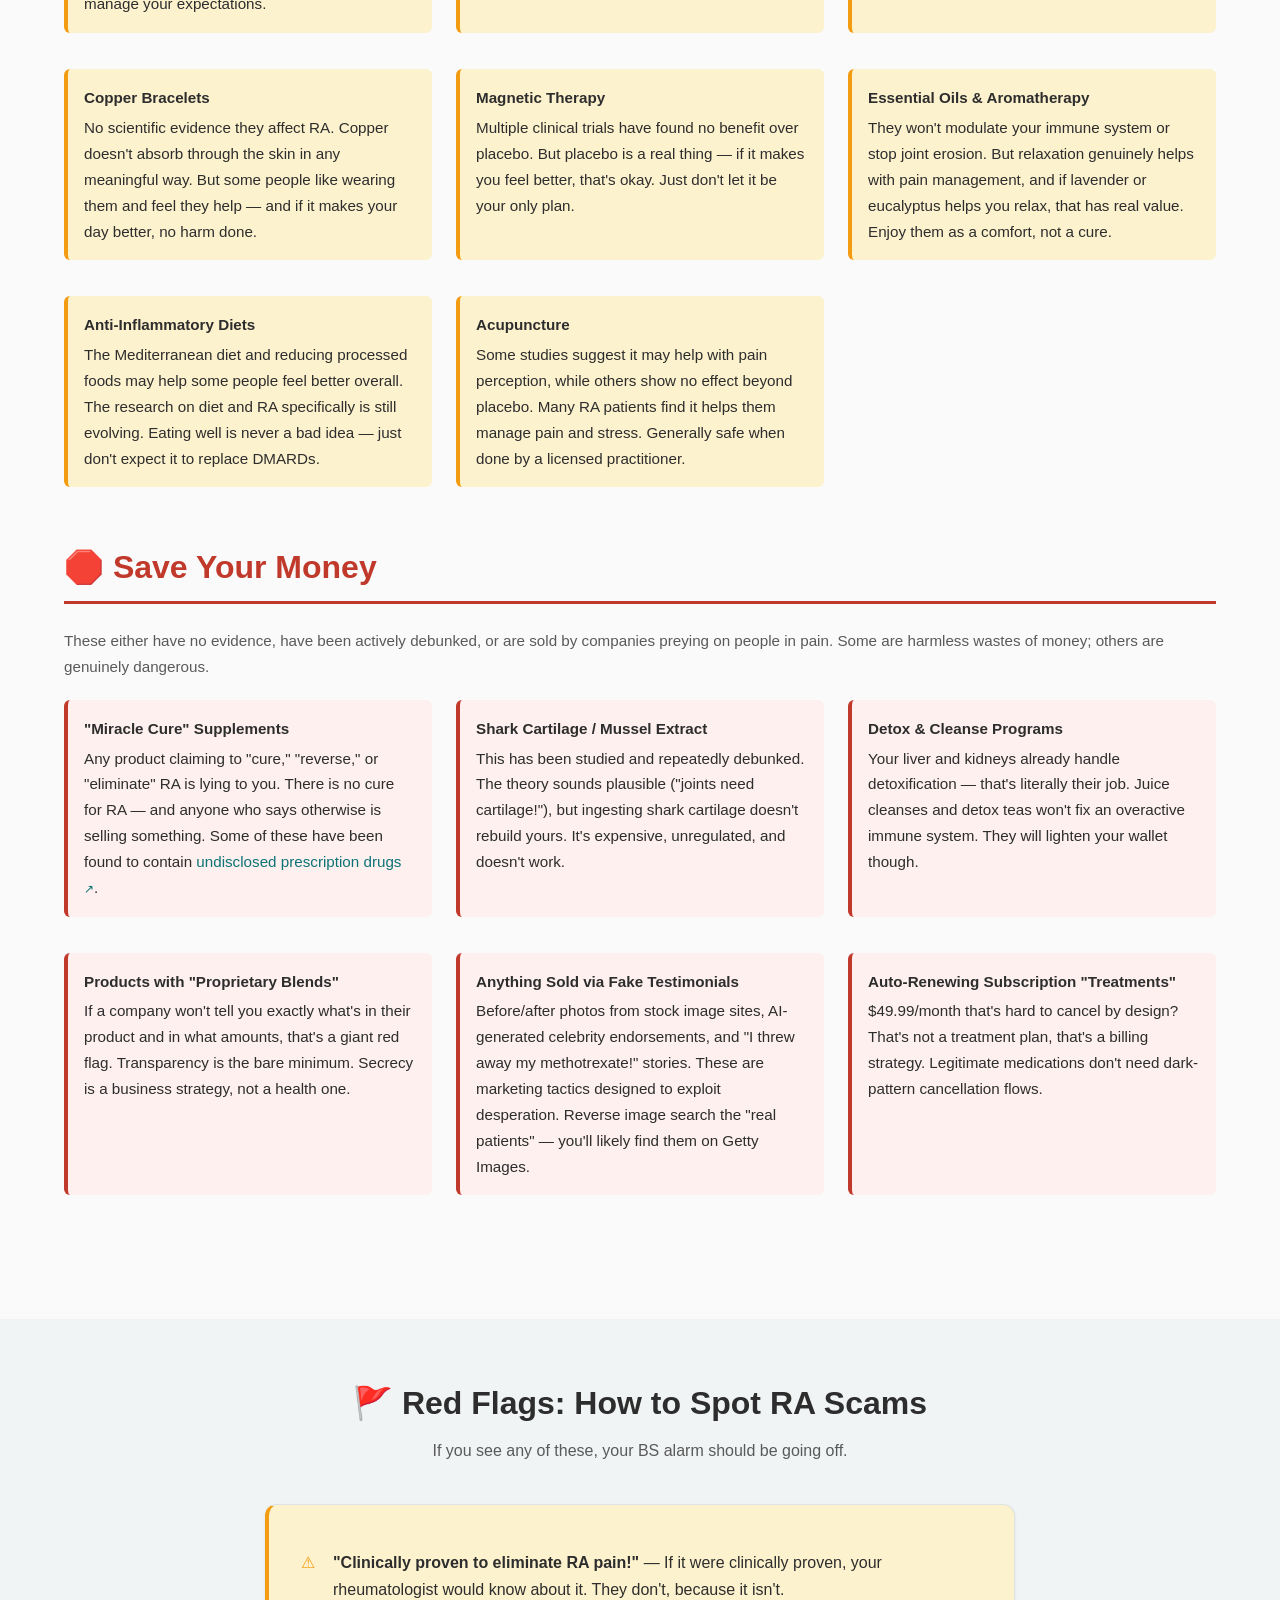
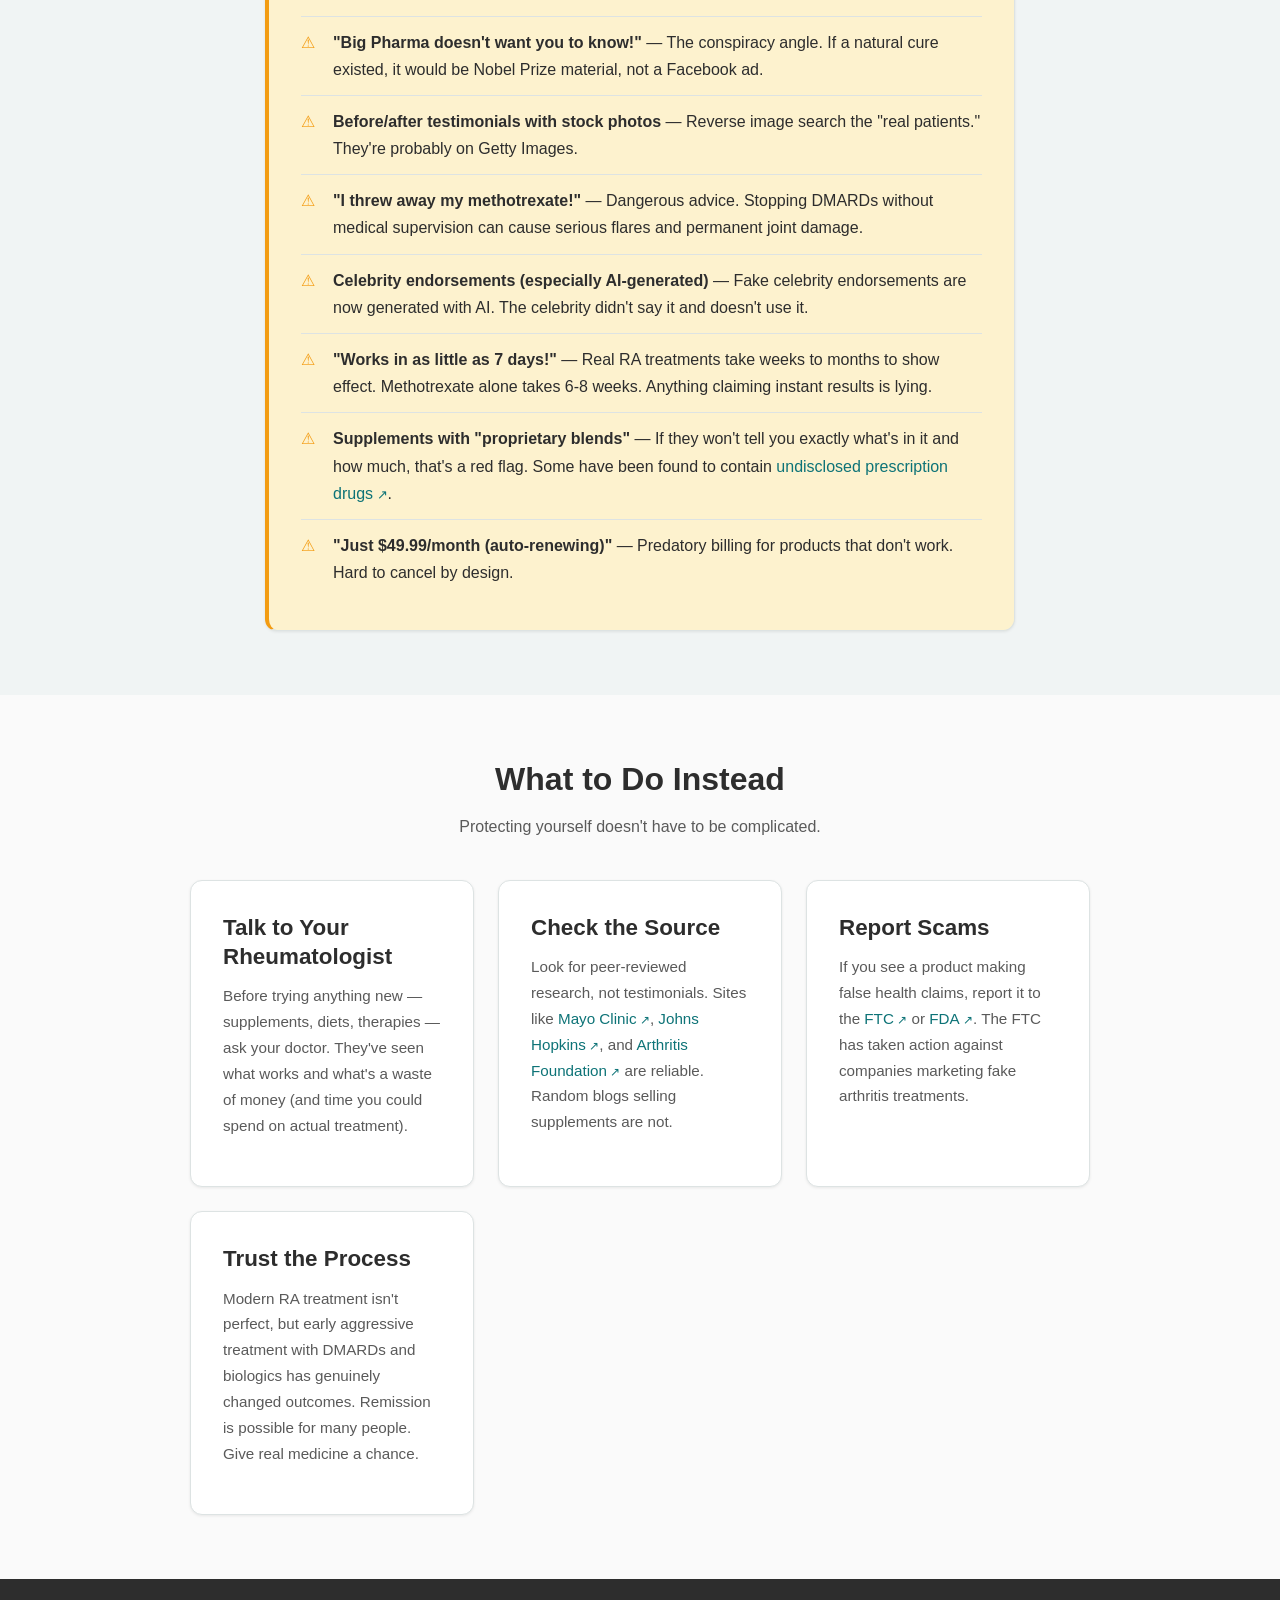
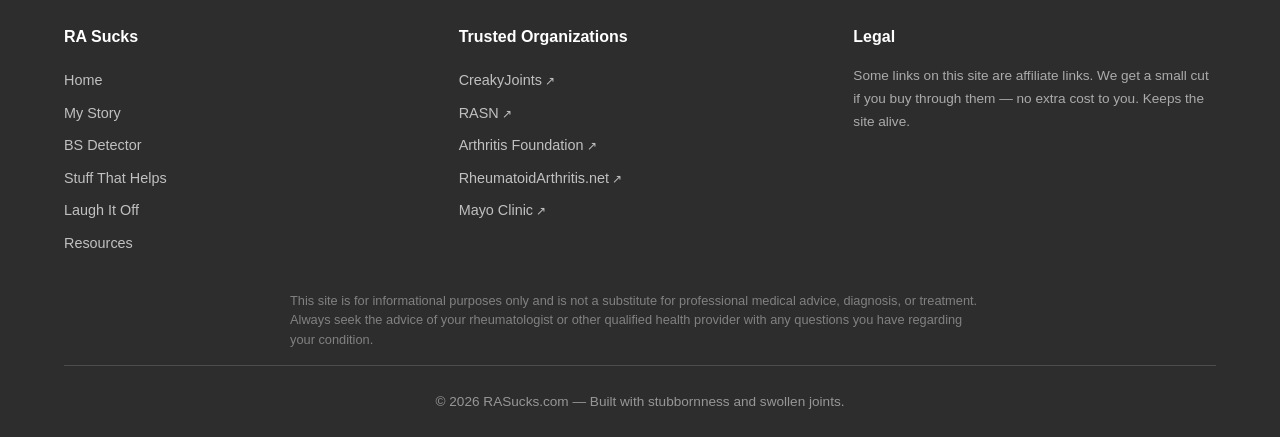
==== commit 9b92d38f: "Add Mayo Clinic to Trusted Organizations in all footers Links to the Mayo Clinic RA overview page ac" ====
--- a/bs-detector.html
+++ b/bs-detector.html
@@ -245,6 +245,7 @@
           <a href="https://www.rheumatoidarthritis.org/" target="_blank" rel="noopener">RASN</a>
           <a href="https://www.arthritis.org/" target="_blank" rel="noopener">Arthritis Foundation</a>
           <a href="https://www.rheumatoidarthritis.net/" target="_blank" rel="noopener">RheumatoidArthritis.net</a>
+          <a href="https://www.mayoclinic.org/diseases-conditions/rheumatoid-arthritis/symptoms-causes/syc-20353648" target="_blank" rel="noopener">Mayo Clinic</a>
         </div>
         <div>
           <h4>Legal</h4>
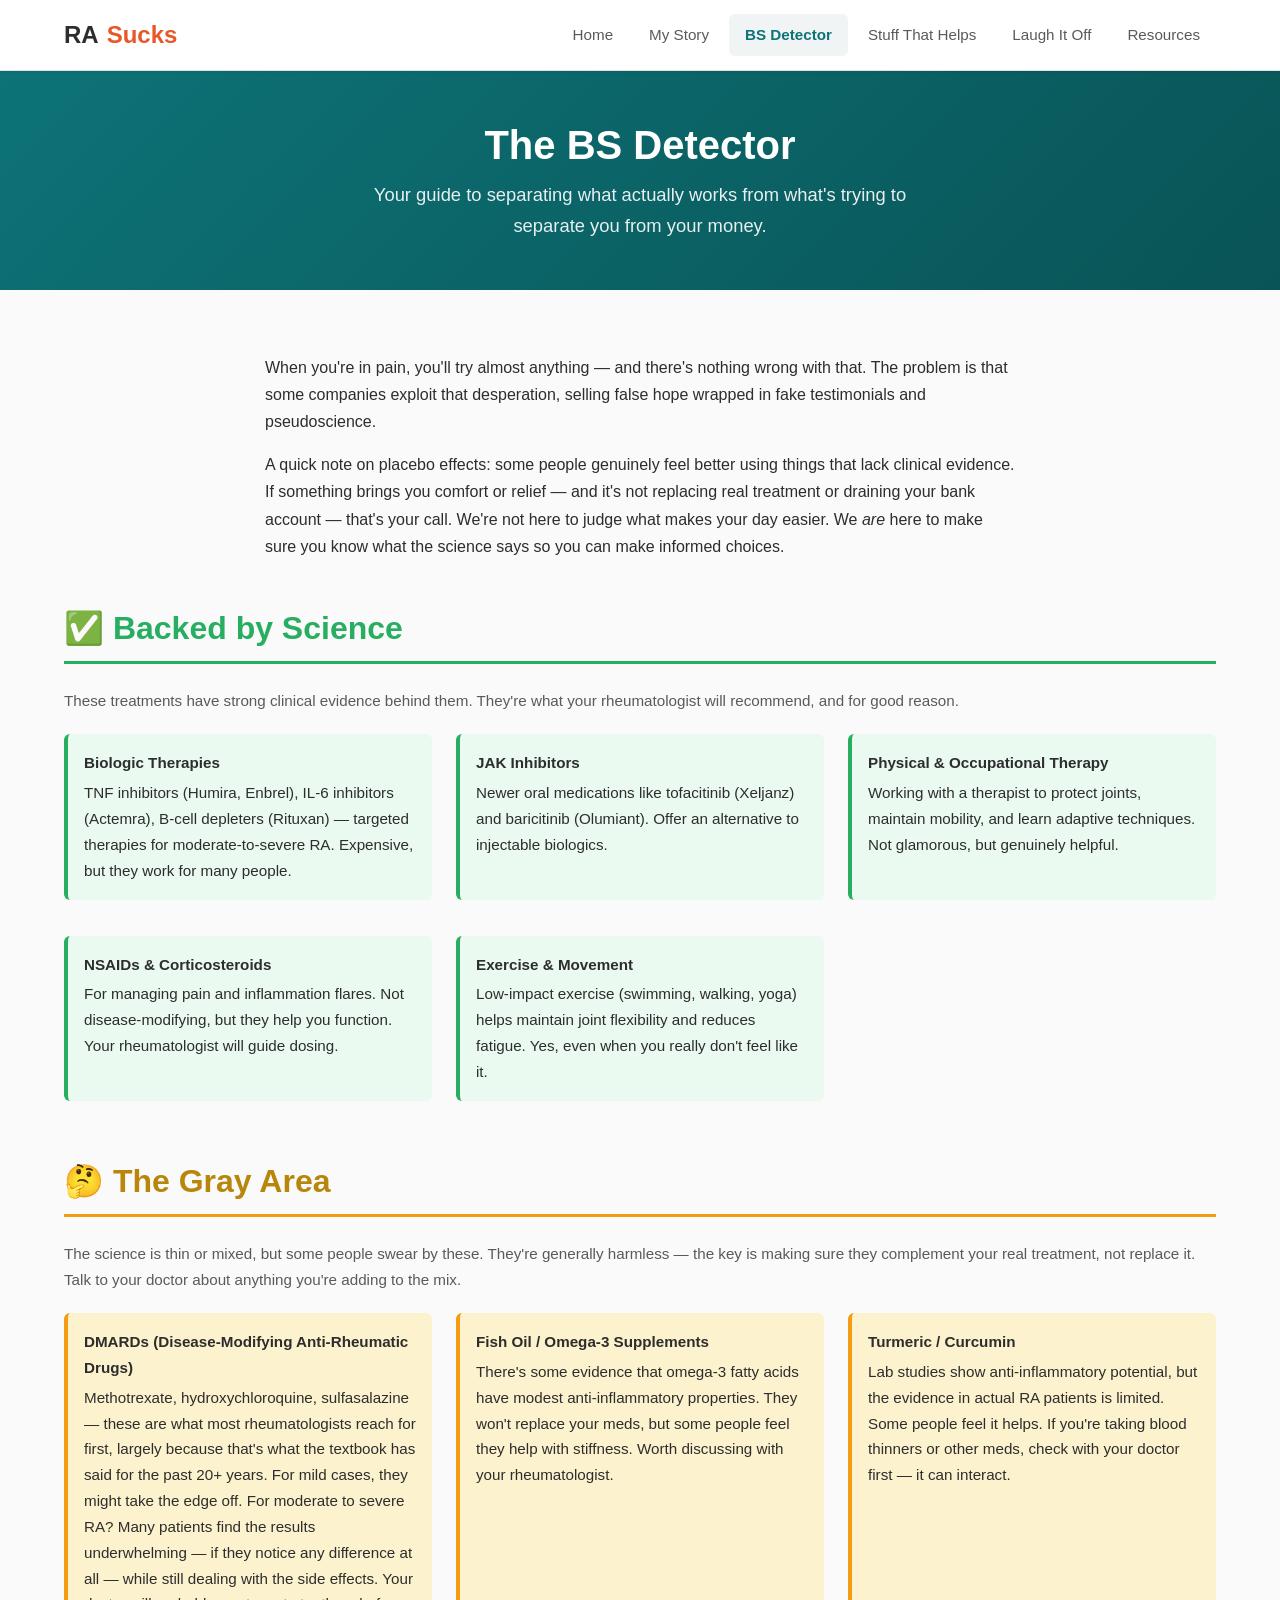
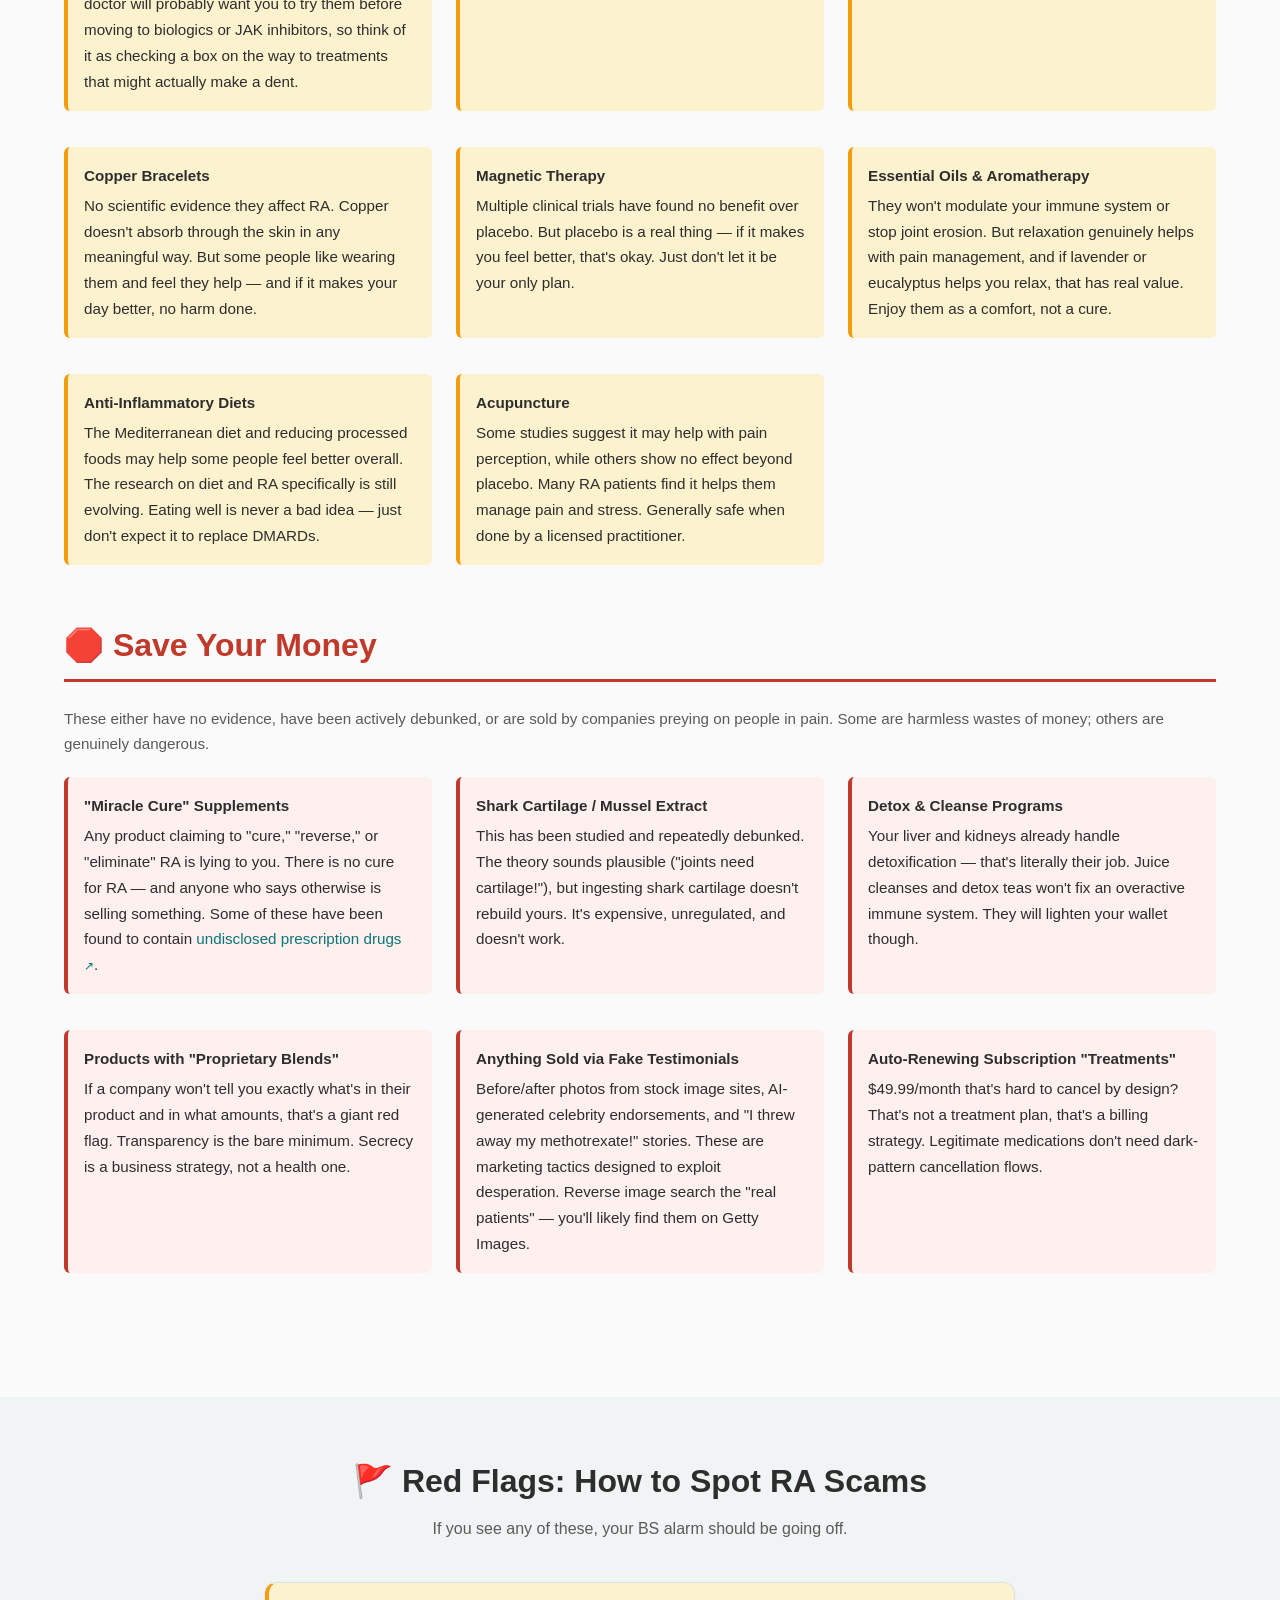
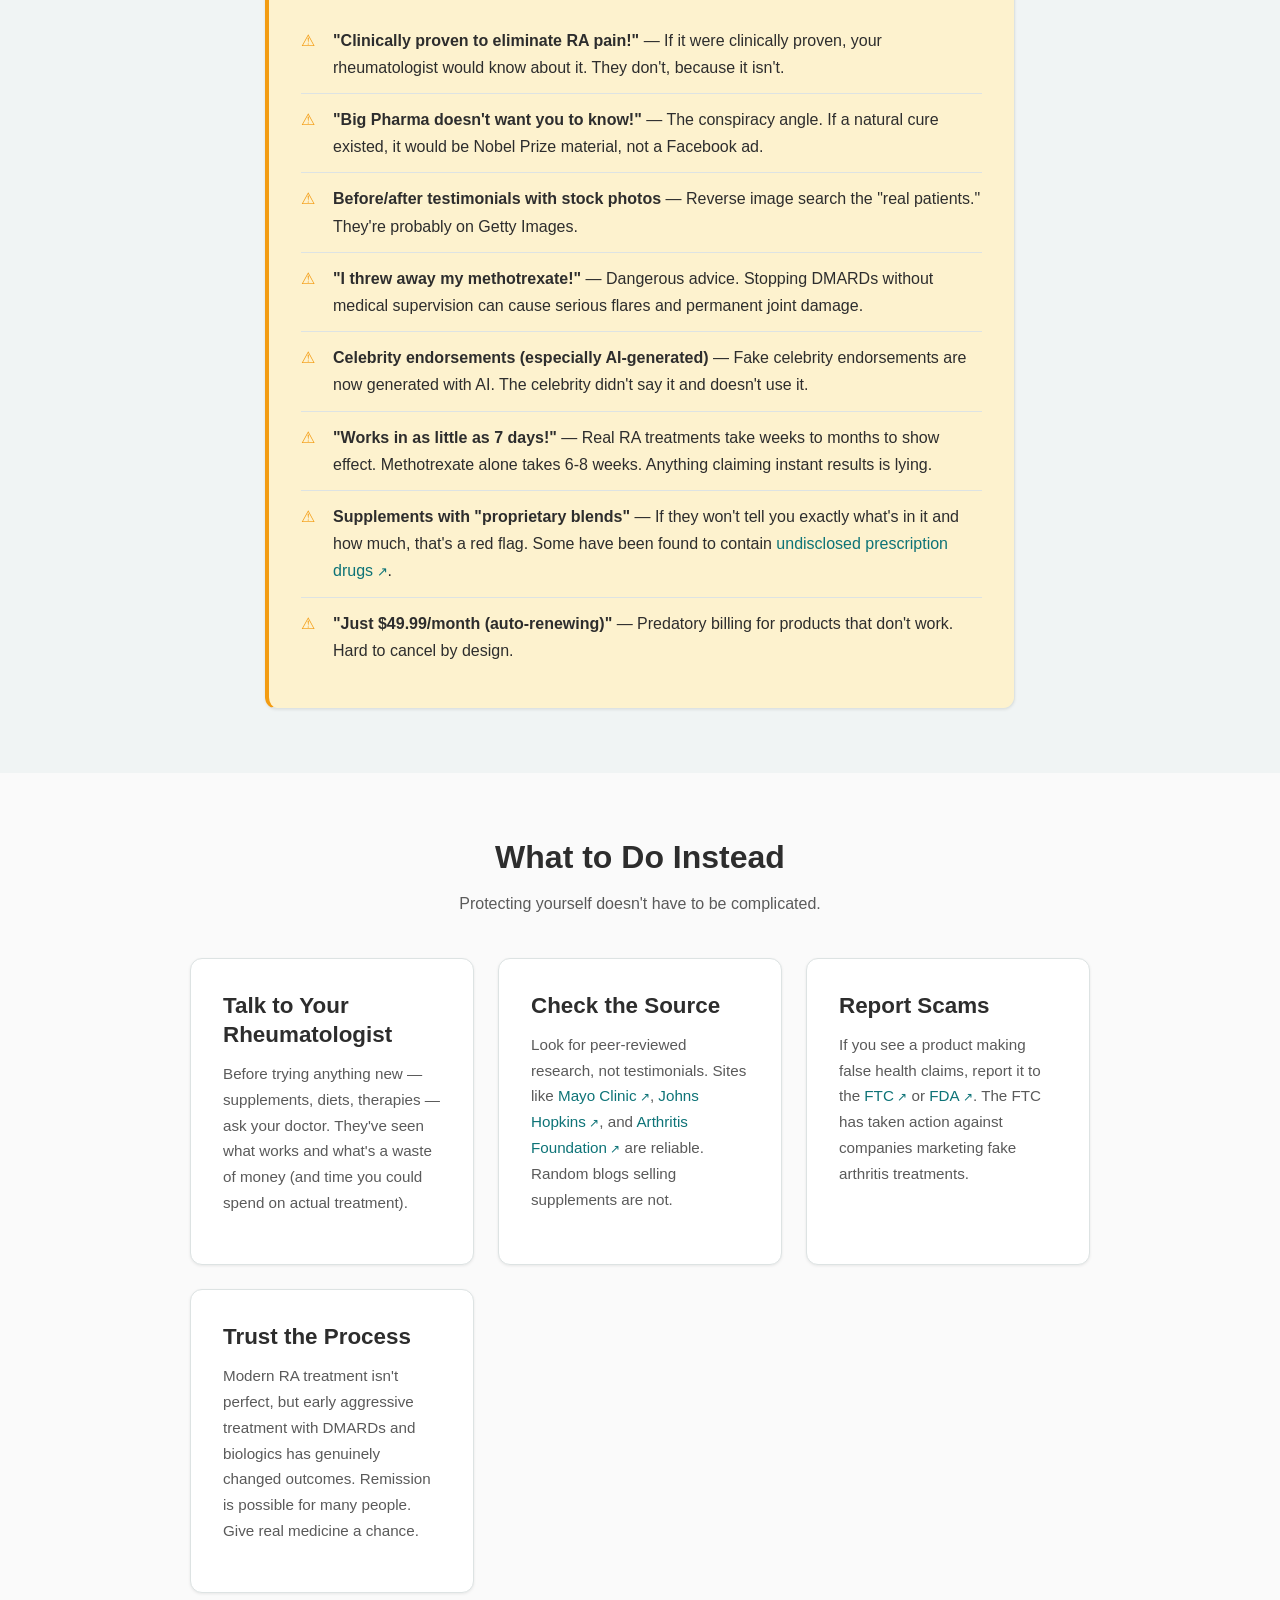
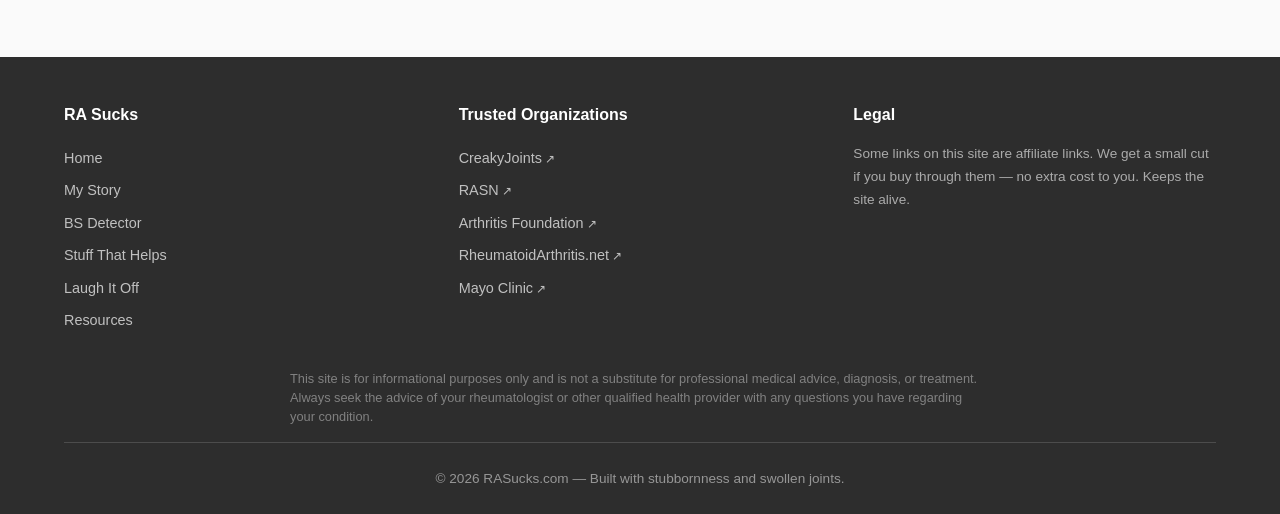
==== commit 9fceb770: "Rewrite DMARDs sections to reflect patient experience Reframed DMARDs as a textbook-driven starting " ====
--- a/bs-detector.html
+++ b/bs-detector.html
@@ -90,7 +90,7 @@
         <div class="card-grid">
           <div class="comparison-item gray-card">
             <strong>DMARDs (Disease-Modifying Anti-Rheumatic Drugs)</strong>
-            Methotrexate, hydroxychloroquine, sulfasalazine &mdash; the standard first-line prescriptions. Doctors prescribe them by default, but many patients report minimal benefit and significant side effects. The clinical data says they work for some people, but a large number of RA patients find them underwhelming at best. Still worth trying if your rheumatologist recommends it &mdash; just manage your expectations.
+            Methotrexate, hydroxychloroquine, sulfasalazine &mdash; these are what most rheumatologists reach for first, largely because that's what the textbook has said for the past 20+ years. For mild cases, they might take the edge off. For moderate to severe RA? Many patients find the results underwhelming &mdash; if they notice any difference at all &mdash; while still dealing with the side effects. Your doctor will probably want you to try them before moving to biologics or JAK inhibitors, so think of it as checking a box on the way to treatments that might actually make a dent.
           </div>
 
           <div class="comparison-item gray-card">
